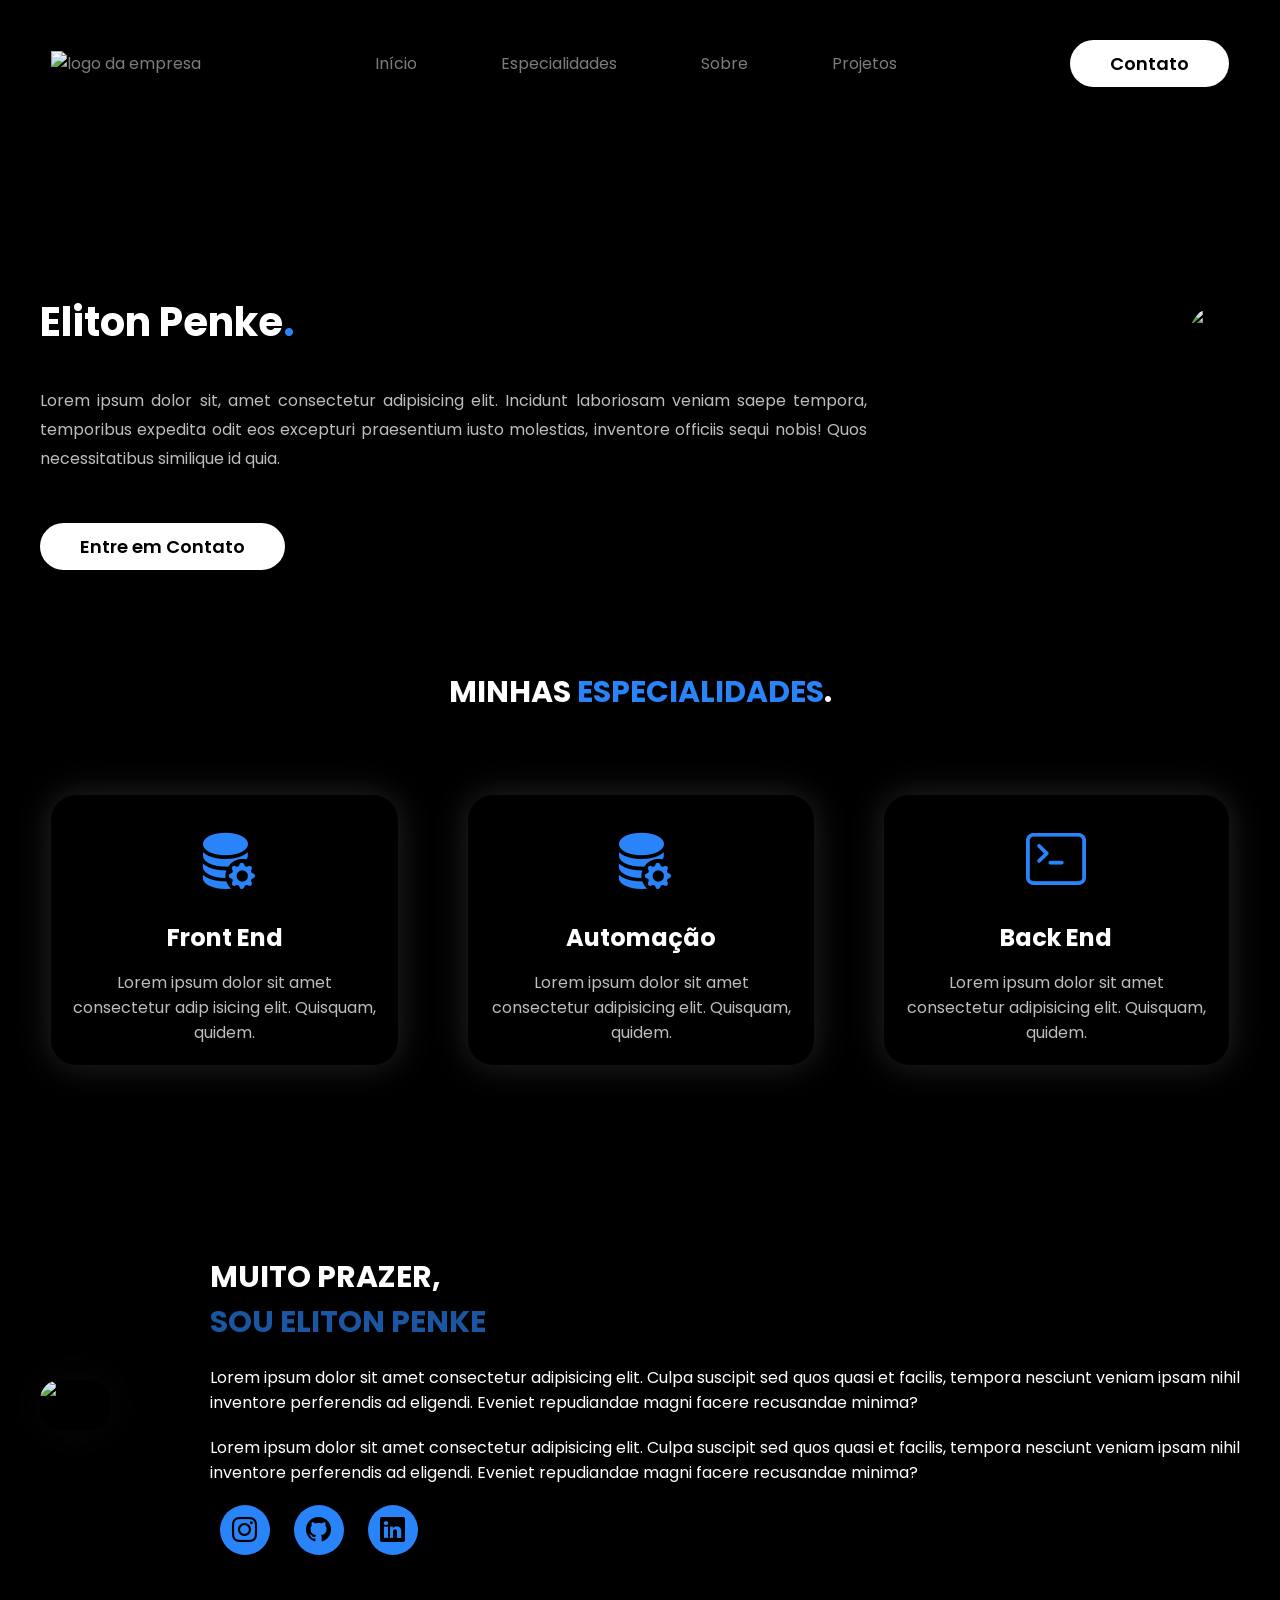
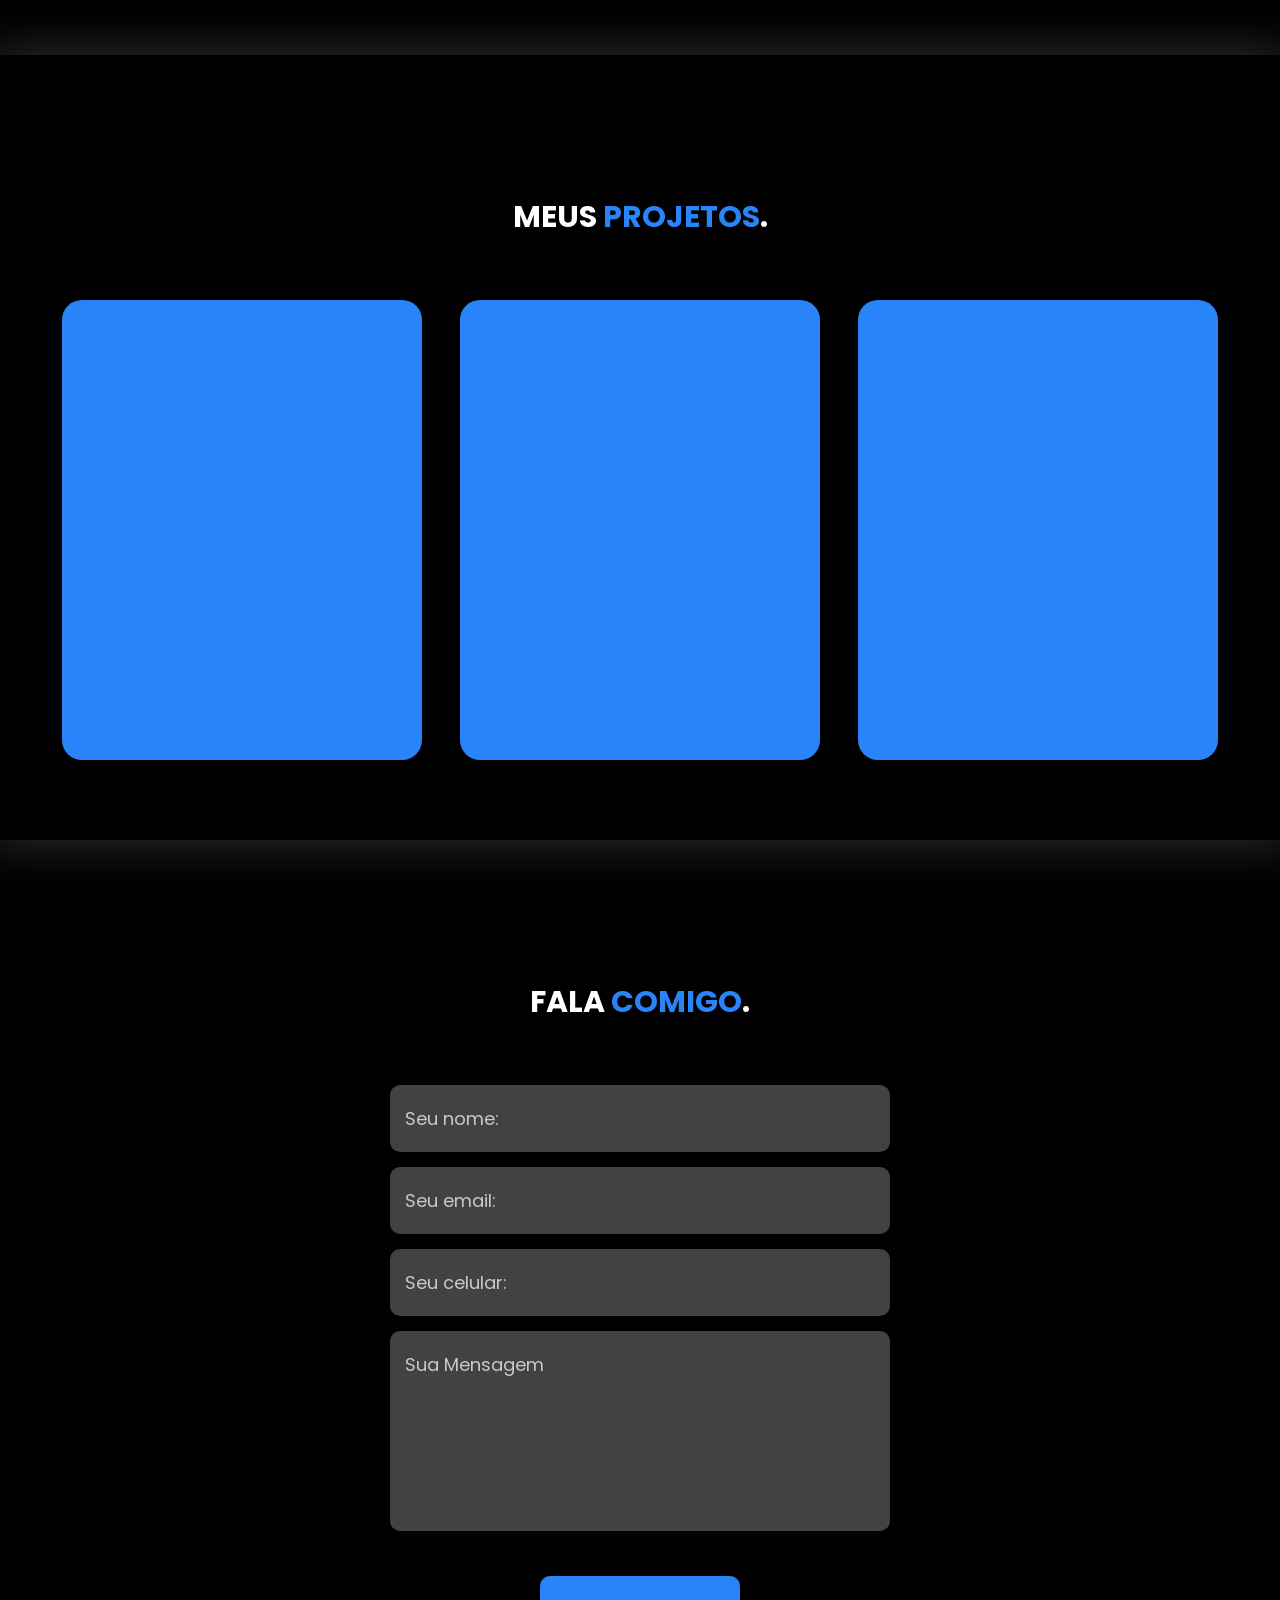
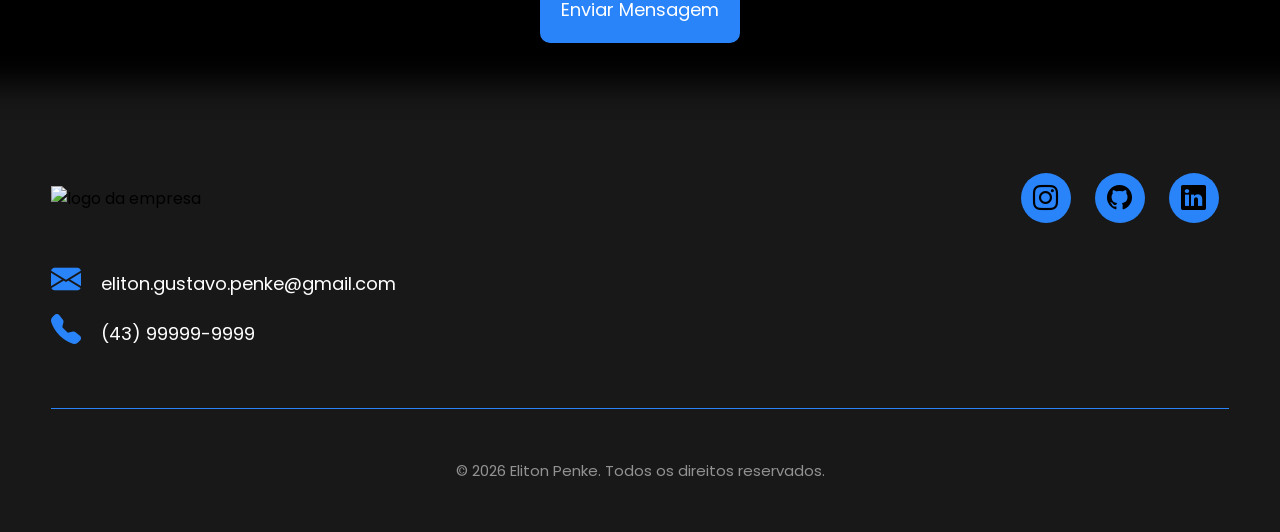
==== index.html @ b0f58f8c "Add files via upload" ====
<!DOCTYPE html>
<html lang="pt-br">
<head>
    <meta charset="UTF-8">
    <meta name="viewport" content="width=device-width, initial-scale=1.0">
    <title>Portifólio Eliton Penke</title>
    <link rel="stylesheet" href="style.css">
    <!-- GOOGLE FONTES -->
    <link rel="preconnect" href="https://fonts.googleapis.com">
    <link rel="preconnect" href="https://fonts.gstatic.com" crossorigin>
    <link href="https://fonts.googleapis.com/css2?family=Poppins:ital,wght@0,100;0,200;0,300;0,400;0,500;0,600;0,700;0,800;0,900;1,100;1,200;1,300;1,400;1,500;1,600;1,700;1,800;1,900&display=swap" rel="stylesheet">
     <!------------------>
     <!-- BOOSTRAP ICONS -->
    <link rel="stylesheet" href="https://cdn.jsdelivr.net/npm/bootstrap-icons@1.13.1/font/bootstrap-icons.min.css">
    <!--------------------->

</head>
<body>
    
    <header>
        <div class="interface">
            <div class="logo">
                <a href="#">
                    <img src="imagens/logo.png" alt="logo da empresa">
                </a>
            </div><!--logo-->

            <nav class="menu-desktop">
                <ul>
                    <li><a href="#inicio">Início</a></li>
                    <li><a href="#especialiades">Especialidades</a></li>
                    <li><a href="#sobre">Sobre</a></li>
                    <li><a href="#projetos">Projetos</a></li>
                </ul>
            </nav>

            <div class="btn_contato">
                <a href="#">
                    <button>Contato</button>
                </a>
            </div>
        </div> <!--interface-->
    </header>

    <main>
        <section class="topo-do-site">
            <div class="interface">
                <div class="flex">
                    <div class="txt-topo-site">
                        <h1>Eliton Penke<span>.</span></h1>
                        <p>Lorem ipsum dolor sit, amet consectetur adipisicing elit. Incidunt laboriosam veniam saepe tempora, temporibus expedita odit eos excepturi praesentium iusto molestias, inventore officiis sequi nobis! Quos necessitatibus similique id quia.</p>
                    
                        <div class="btn_contato">
                            <a href="#">
                                <button>Entre em Contato</button>
                            </a>
                        </div>
                    
                    </div> <!--txt-topo-site-->

                    <div class="img-topo-site">
                        <img class="imagem_do_topo"  src="imagens/imagem_topo.jpg" alt="foto de perfil">
                    </div> <!--img-topo-site-->

                </div> <!--flex-->
            </div> <!--interface-->
        </section> <!--topo-do-site-->
        
        <section class="especialidades">
            <div class="interface">
                <h2 class="titulo" >MINHAS <span>ESPECIALIDADES</span>.</h2>
                <div class="flex">
                    <div class="especialidades-box">
                        <i class="bi bi-database-fill-gear"></i>
                        <h3>Front <span>End</span></h3>
                        <p>Lorem ipsum dolor sit amet consectetur adip isicing elit. Quisquam, quidem.</p>
                    </div> <!--especialidades-box-->
                    
                    <div class="especialidades-box">
                        <i class="bi bi-database-fill-gear"></i>
                        <h3>Automação</h3>
                        <p>Lorem ipsum dolor sit amet consectetur adipisicing elit. Quisquam, quidem.</p>
                    </div> <!--especialidades-box-->
                    
                    <div class="especialidades-box">
                        <i class="bi bi-terminal"></i>
                        <h3>Back <span>End</span></h3>
                        <p>Lorem ipsum dolor sit amet consectetur adipisicing elit. Quisquam, quidem.</p>
                    </div> <!--especialidades-box-->
                </div> <!--flex-->
            </div> <!--interface-->
        </section> <!--especialidades-->

        <section class="sobre">
            <div class="interface">
                <div class="flex">
                    <div class="img-sobre">
                        <img src="/imagens/foto_de_perfil_inteira.png" alt="foto de perfil">
                    </div> <!--img-sobre-->

                    <div class="txt-sobre">
                        <h2>MUITO PRAZER, <span>SOU ELITON PENKE</span></h2>
                        <p>Lorem ipsum dolor sit amet consectetur adipisicing elit. Culpa suscipit sed quos quasi et facilis, tempora nesciunt veniam ipsam nihil inventore perferendis ad eligendi. Eveniet repudiandae magni facere recusandae minima?</p>
                        <p>Lorem ipsum dolor sit amet consectetur adipisicing elit. Culpa suscipit sed quos quasi et facilis, tempora nesciunt veniam ipsam nihil inventore perferendis ad eligendi. Eveniet repudiandae magni facere recusandae minima?</p>
                        <div class="btn-social">
                            <a href="https://www.instagram.com/eliton_penke/" target="_blank" rel="noopener noreferrer" ><button><i class="bi bi-instagram"></i></button></a>
                            <a href="https://github.com/ElitonPenke" target="_blank" rel="noopener noreferrer" ><button><i class="bi bi-github"></i></button></a>
                            <a href="https://www.linkedin.com/in/elitonpenke/" target="_blank" rel="noopener noreferrer" ><button><i class="bi bi-linkedin"></i></button></a>

                        </div>
                    </div> <!--txt-sobre-->

                </div> <!--flex-->
            </div> <!--interface-->
        </section> <!--sobre-->

        <section class="portfolio">
            <div class="interface">
                <h2 class="titulo">MEUS <span>PROJETOS</span>.</h2>
                <div class="flex">
                    <div class="img-port" style="background-image: url(/imagens/backung_site_portifolio.png);" >
                        <div class="overlay">Projeto 1</div>
                    </div> <!--img-port-->
                    <div class="img-port" style="background-image: url(/imagens/backund_site_portifolio_2.png);" >
                        <div class="overlay">Projeto 2</div>
                    </div>
                    <div class="img-port" style="background-image: url(/imagens/backung_site_portifolio.png);" >
                        <div class="overlay">Projeto 3</div>
                    </div>
                </div> <!--flex-->
            </div> <!--interface-->
        </section> <!--portfolio-->

        <section class="formulario">
            <div class="interface">
                <h2 class="titulo">FALA <span>COMIGO</span>.</h2>
                <!-- cria um formulario de contato com os campos: nome, email, celular e mensagem, porem para enviar o form,  fazer back end -->
                <form action="">
                    <!-- aqui é cetado oplace... o texto temporario que vai fiar na caixinha  -->
                    <input type="text" name="" id="" placeholder="Seu nome: " required> 
                    <input type="text" name="" id="" placeholder="Seu email: "required> 
                    <input type="text" name="" id="" placeholder="Seu celular: "required>
                    <textarea name="" id="" placeholder="Sua Mensagem" required></textarea> 
                    <div class="btn-enviar_forms">
                        <!-- tem que ser um input, n um buttun, pq é pra enviar o form -->
                        <input type="submit" value="Enviar Mensagem">
                    </div>
                </form>
            </div> <!--interface-->
        </section> <!--formulario-->
                
    </main>
    <footer>
        <div class="interface">
                <div class="line-footer">
                    <div class="flex">
                        <div class="logo-footer">
                            <img src="imagens/logo.png" alt="logo da empresa">
                        </div> <!--logo-footer-->
                        <div class="btn-social">
                            <a href="https://www.instagram.com/eliton_penke/" target="_blank" rel="noopener noreferrer" ><button><i class="bi bi-instagram"></i></button></a>
                            <a href="https://github.com/ElitonPenke" target="_blank" rel="noopener noreferrer" ><button><i class="bi bi-github"></i></button></a>
                            <a href="https://www.linkedin.com/in/elitonpenke/" target="_blank" rel="noopener noreferrer" ><button><i class="bi bi-linkedin"></i></button></a>
                        </div>  <!--btn-social-->
                    </div> <!--flex-->
                </div> <!--line-footer-->
            <div class="line-footer-cel-email">
                <p><i class="bi bi-envelope-fill"></i> <a href="mailto:eliton.gustavo.penke@gmail.com">eliton.gustavo.penke@gmail.com</a></p>
                <p><i class="bi bi-telephone-fill"></i> <a href="tel:+5543999999999">(43) 99999-9999</a></p>
            </div>
            <div class="direitos">
                <p>© 2026 Eliton Penke. Todos os direitos reservados.</p>
            </div>
        </div> <!--interface-->
    </footer>
</body>
</html>
---- style.css ----
/* ESTILO GERAL -------------------------------------------------------*/

*{
    margin: 0;
    padding: 0;
    box-sizing: border-box;
    font-family: "Poppins", sans-serif;

}

body{
    background-color: #000;
    height: 100vh; /*para que utilize 100% da altura do viewport*/
}
.interface{
    max-width: 1200px;
    margin: auto; 
}
.flex{
    display: flex;

}

.btn_contato button{
    padding: 10px 40px;
    font-size: 18px;
    font-weight: 600;
    background-color:#fff;
    border: 0;
    border-radius: 30px;
    cursor: pointer; /*efeito de passar por cima */
}


/* ESTILO HEADER ------------------------------------------------------ */
header{
    padding: 40px 4%; /* para n ficar colado quando diminuir a tela */
    padding-bottom: 220px;

}
header>.interface{ /*eu chamo a classe que vai estar diretamente dentro do header } */
    display: flex;
    align-items: center;  /*centralizar os elementos */
    justify-content: space-between; /*e aqui eles se distanciam igualmente no espaço */
}
header img{
    width: 40px;
}

header a{
    color: #7c7c7c;
    text-decoration: none; /*tira o sublinhado dos links */
    display: inline-block; /*para tranformar em block para propriedades especificas */
}

header a:hover{
    color: #fff; /*muda a cor quando passa o mouse por cima */
    transform: scale(1); /*efeito de zoom */
}
header nav ul {
    list-style-type: none; /*tira os marcadores da lista */
}

header nav ul li{
    display: inline-block; /*para que os itens fiquem na horizontal */
    padding: 0 40px;
}

.btn_contato button:hover{
    box-shadow: 0px 0px 8px rgba(255, 255, 255, 0.652);
}
.btn_contato button:active{
    transform: scale(1.05); /*efeito de clique */
}
/* ESTILO DO TOPO DO SITE ------------------------------------------------------- */
section.topo-do-site.flex{    /*estilização esclusiva dessa parte do .flex*/ 
    align-items: center;
    justify-content: center;
}
.topo-do-site h1{
    color: #fff;
    font-size: 40px;
    line-height: 30px;
}
.topo-do-site h1 span{
    color:#2984fa
}

.topo-do-site .txt-topo-site p{
    color: #bebcbc;
    margin: 50px 0;
    line-height: 1.8;
    text-align: justify; /*para justificar o texto, finais ficarem alinhado*/

}

.img-topo-site{
    margin-left: 20rem;  
}

.imagem_do_topo{
    max-width: 350px;
    height: 100%; /*usar todo o espaço abaixo dos 350 px*/
    height: auto;
    border-radius: 50%; /*para deixar a imagem redonda */
}

.topo-do-site .img-topo-site img {
    position: relative; /*para poder mexer na posição dela */
    animation: flutuando 2.5s ease-in-out infinite alternate; /*chamando a animação */

}

/* assim que chama uma animação do prorpio CSS, é necessário definir a animação com @keyframes */
@keyframes flutuando {
    0%{
        top:0;
    }
    100%{
        top:30px;
    }
}

/* ESTILO SESSÃO DE EPECIALIDADES ------------------------------------------------------- */


/* especificando quais h2 quero estilizar */
section.especialidades{
    padding: 40px 4%; /*para dar um espaçamento nas laterais */
}
section.especialidades .flex {
    gap:70px; /*para dar um espaçamento entre os elementos flex */
    padding: 20px 0;
}

h2.titulo{   
    color: #fff;
    font-size: 30px;
    text-align: center;
    padding: 60px 0;
}

h2.titulo span{
    color:#2984fa
}


.especialidades .especialidades-box{
    color: #fff;
    padding: 40px; /*parater um espaçamento em torno dos tres elementos*/
    text-align: center;
    padding: 20px;
    box-shadow: 0px 0px 35px #ffffff26;
    border-radius: 25px;
}

.especialidades .especialidades-box:hover{
    box-shadow: 0px 0px 8px rgba(41, 132, 250, 0.652);
    transform: scale(1.05); /*efeito de zoom */
    border: 2px solid #ffffff26;
    transition: 1s; /*para fazer a transição do efeito hover mais suave */

}

.especialidades .especialidades-box i{ /*para chamar os icones do link do boostrap*/
    color: #2984fa;
    font-size: 60px;
}

.especialidades .especialidades-box h3{
    margin: 20px 0;
    font-size: 24px;
    margin: 15px 0;
}

.especialidades .especialidades-box p{
    color: #bebcbc;
    
}
/* ESTILO DA SECÃO SOBRE MIM ------------------------------------------------------- */
.txt-sobre{
    color: #fff;
}
section.sobre .flex{
    align-items: center;
    gap: 100px;
    margin-top: 30px; /*espaçamento entre os elementos de titulo e texto*/
    padding: 100px 0;

}
section.sobre img{
    width: 20rem;
    border-radius: 20px;
    box-shadow: 0px 0px 40px rgba(255, 255, 255, 0.041);
}

.sobre .txt-sobre h2{
    font-size: 30px;
}

.sobre .txt-sobre h2 span{
    color:rgba(41, 132, 250, 0.652);
    display: block; /*para que o sapn quebre a inha e va para baixo*/
}

.sobre .txt-sobre p{
    margin: 20px 0;  /*espaçamento entre paragrafos*/
    text-align: justify; /*para justificar o texto, finais ficarem alinhado*/
}

.btn-social button{
    width: 50px;
    height: 50px;
    border-radius: 50%;
    border: none;
    background-color: #2984fa;
    font-size: 25px;
    cursor: pointer;
    margin: 0 10px;

}

.sobre .txt-sobre .btn-social button:hover{
    box-shadow: 0px 0px 8px rgba(41, 132, 250, 0.652);
    transform: scale(1.05); /*efeito de zoom */
    border: 2px solid #ffffff26;
    transition: 0.6s; /*para fazer a transição do efeito hover mais suave */
}

/* ESTILO SESSÃO PORTIFÓLIO ------------------------------------------------------- */
section.portfolio{
    padding: 80px 4%; /*para dar um espaçamento nas laterais */
    box-shadow: 0px 0px 40px 10px #ffffff25;
}

section.portfolio .flex{
    justify-content: space-around; /*para espaçar igualmente os elementos */
    gap: 15px;
}

.img-port{
    position: relative;
    width: 360px;
    height: 460px;
    background-color: #2984fa;
    border-radius: 20px;
    background-size: cover; /*para cobrir toda a area do box e ficar bonito*/
    background-position: 100% 0; /*para posicionar a imagem dentro do box */
    transition: 8s;
    cursor: pointer;
    }

    /* aqui faz esse hover com a propriedade backung position para dar um efeito legal na imagem de rolagem do mouse */
.img-port:hover{
    box-shadow: 0px 0px 8px rgba(41, 132, 250, 0.652);
    background-position: 100% 100%; /*para posicionar a imagem dentro do box */
    scale: 1.05; /*efeito de zoom */
}

.overlay{
    position: absolute;
    top: 0;
    left: 0;
    width: 100%;
    height: 100%;
    border-radius: 20px;
    display: flex;
    align-items: center; /*alinhar no centro em relação em cima e embaixo*/
    justify-content: center; /*alinhar no centro em relação a diretira e esquerda*/
    font-size: 30px;
    font-weight: bold;
    color: #ffffff;
    background-color: #00000098;
    opacity: 0;
}
.overlay:hover{
    opacity: 1;
    transition: 0.5s;
    border-radius: 20px;
}

/* ESTILO DA SECÃO FORMULÁRIO ------------------------------------------------------- */
section.formulario{
    padding: 80px 4%; /*para dar um espaçamento nas laterais */

}
form{
    max-width: 500px;
    margin: auto; /*centralizar*/
    display: flex; /*fica um do lado do outro*/
    justify-content: center;
    flex-direction: column; /*para ficar um embaixo do outro*/
    gap: 15px; /*espaçamento entre os elementos do form */
}
form input, form textarea {
    width: 100%;
    background-color: #4d4d4ddc;
    border: none; /*tira a borda do input que fica normalmente*/
    outline: none; /*tira a borda azul que aparece quando clica no input */
    padding: 20px 15px;
    border-radius: 10px;
    color: #fff;
    font-size: 18px;
}

/* estilizar o texto insivevel de dentro dos campos */
form textarea::placeholder{
    color: #ffffffb5;
}
form input::placeholder{
    color: #ffffffb5;
}

form textarea{
    resize: none; /*tira a opção de redimensionar a caixa de texto */
    height: 200px;
    max-height: 200px;
}
form .btn-enviar_forms{ 
    margin: auto;
    margin-top: 30px;
}

form .btn-enviar_forms input{
    background-color: #2984fa;
    cursor: pointer;
    width: 200px;
}

form .btn-enviar_forms input:hover{
    box-shadow: 0px 0px 8px rgba(41, 132, 250, 0.652);
    transform: scale(1.05); /*efeito de zoom */
    border: 2px solid #ffffff26;
    transition: 0.6s; /*para fazer a transição do efeito hover mais suave */
}

/* ESTILO DO RODAPÉ ------------------------------------------------------- */
footer{
    padding: 50px 4%;
    background-color: #181818;
    box-shadow: 0px 0px 30px 40px #181818;
}

footer .flex {
    justify-content: space-between;
    align-items: center;
}
footer img{
    width: 80px;
}
footer .line-footer-cel-email a {
    color: #fff;
    text-decoration: none; /*tira o sublinhado dos links */
}
footer .line-footer-cel-email a:hover{
    color: #2984fa; /*muda a cor quando passa o mouse por cima */
    transform: scale(1); /*efeito de passar por cima */
}

footer .line-footer-cel-email{
    padding: 30px 0;
    color: #fff;
}
footer .line-footer-cel-email p{
    margin: 5px 0;
    font-size: 18px;
}

footer .line-footer-cel-email i{
    color: #2984fa;
    font-size: 30px;
}

footer .line-footer-cel-email a{
    margin-left: 15px;
}

footer .direitos p{
    margin-top: 20px;
    color: #929292;
    font-size: 15px;
    border-top: #2984fa solid 1px;
    padding-top: 50px;
    text-align: center;
}
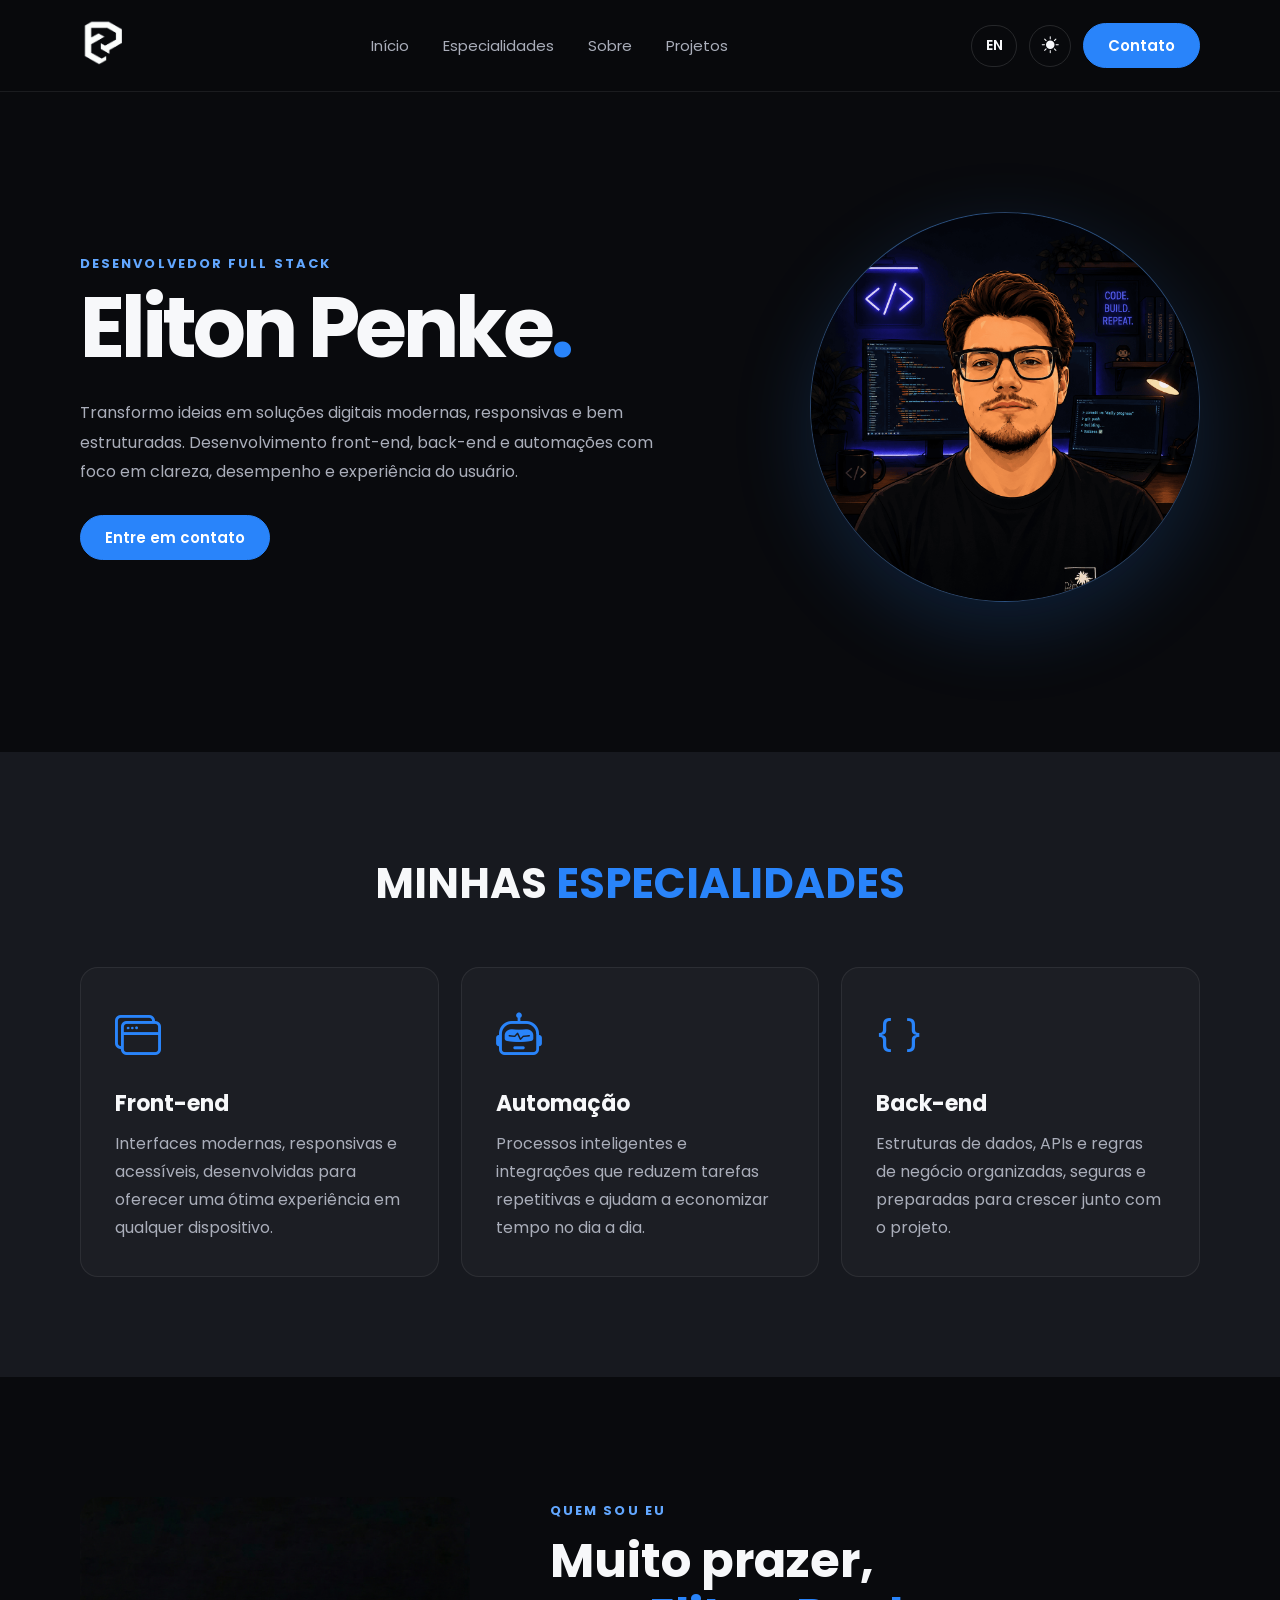
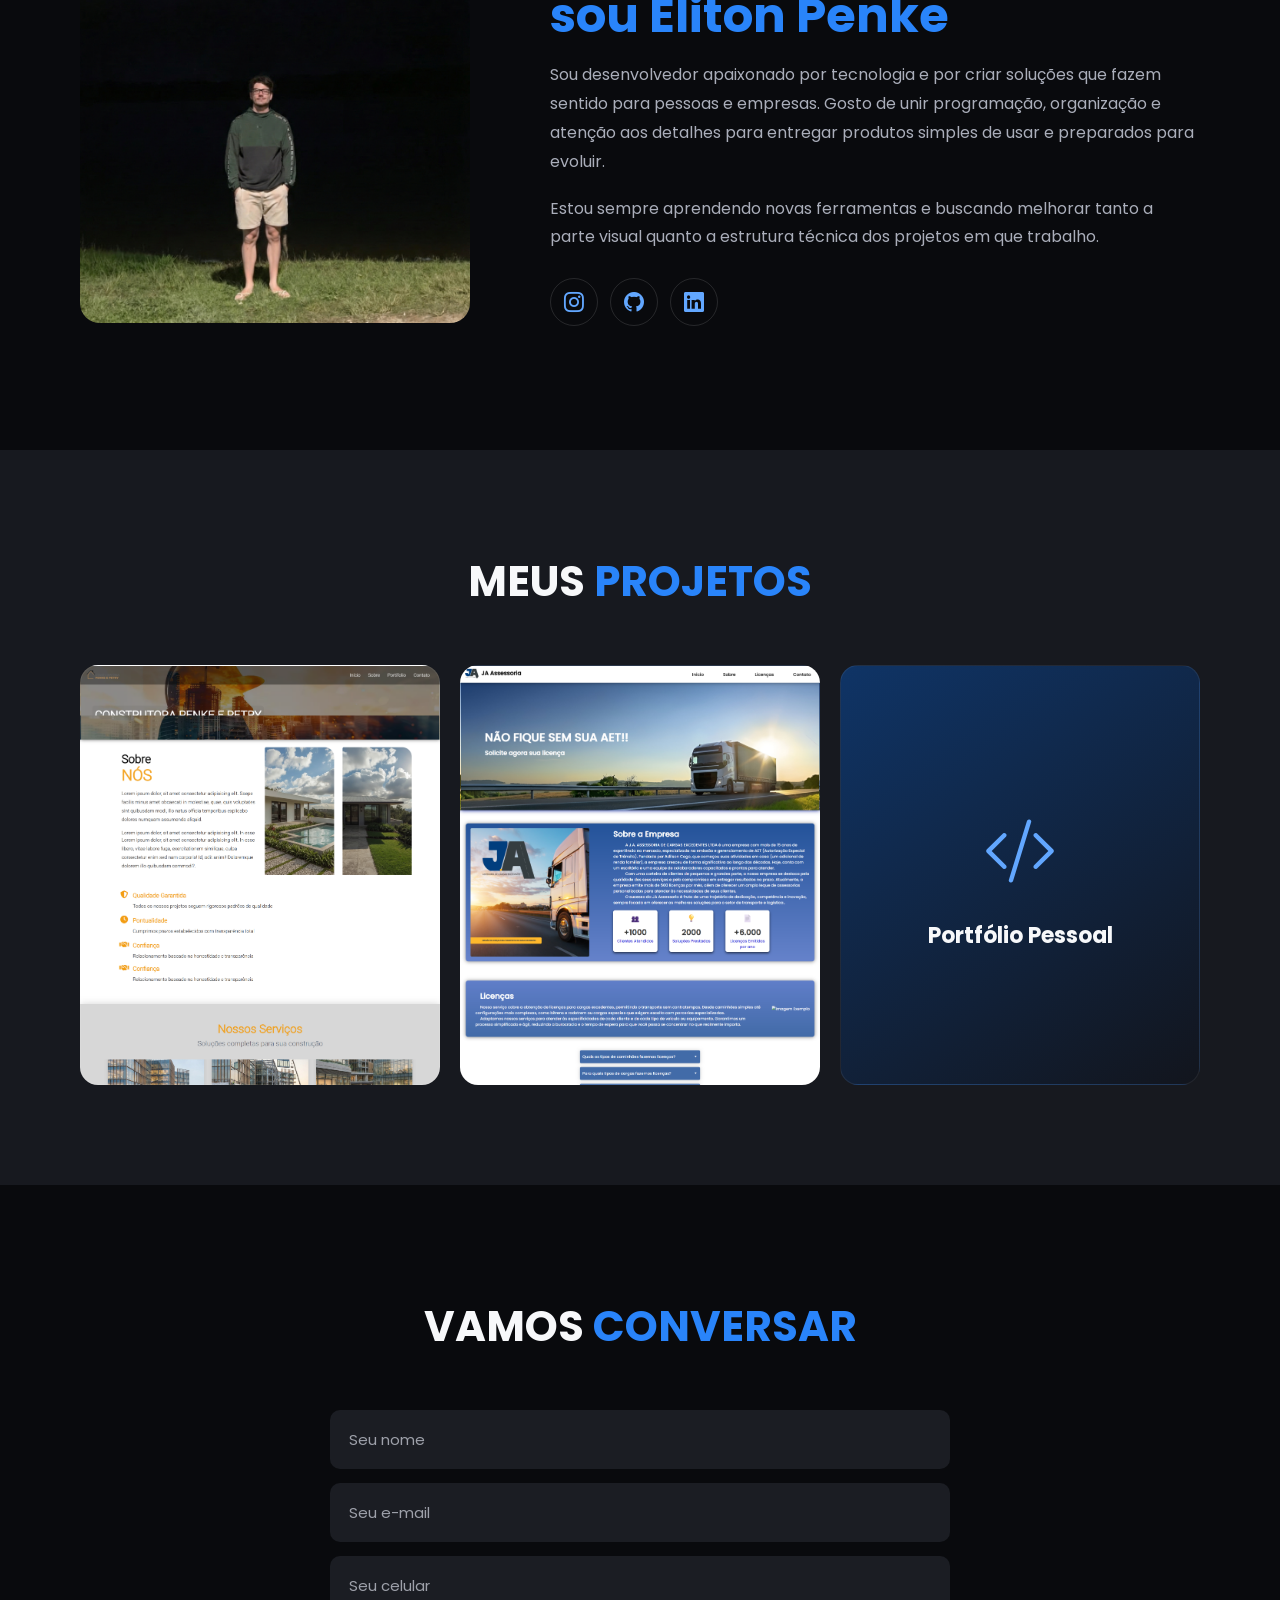
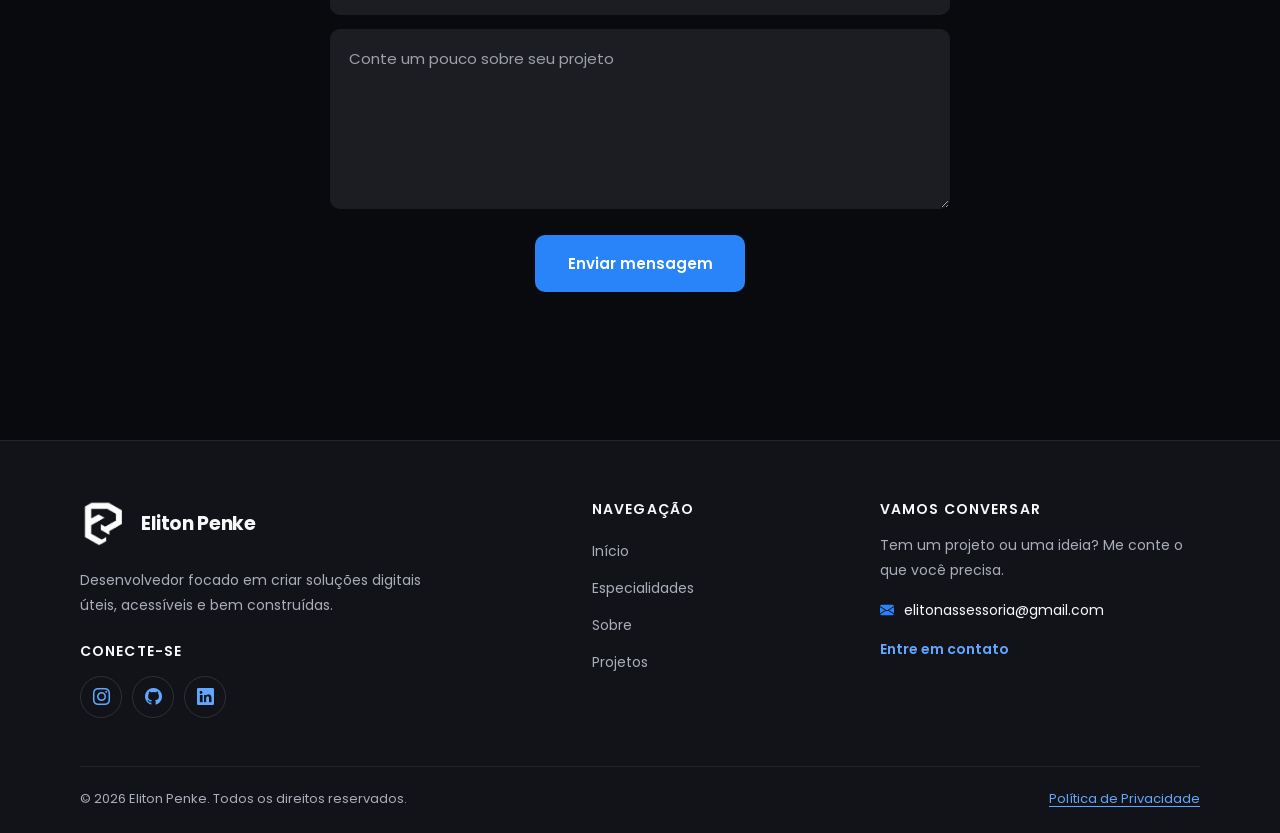
==== commit b316887f: "Refactor CSS styles to implement CSS variables for theming and improve overall design consistency; e" ====
--- a/index.html
+++ b/index.html
@@ -1,177 +1,187 @@
 <!DOCTYPE html>
-<html lang="pt-br">
+<html lang="pt-BR">
 <head>
     <meta charset="UTF-8">
     <meta name="viewport" content="width=device-width, initial-scale=1.0">
-    <title>Portifólio Eliton Penke</title>
-    <link rel="stylesheet" href="style.css">
-    <!-- GOOGLE FONTES -->
+    <meta name="description" content="Portfólio de Eliton Penke, desenvolvedor front-end e back-end." data-i18n-description="description">
+    <title>Eliton Penke | Desenvolvedor</title>
     <link rel="preconnect" href="https://fonts.googleapis.com">
     <link rel="preconnect" href="https://fonts.gstatic.com" crossorigin>
-    <link href="https://fonts.googleapis.com/css2?family=Poppins:ital,wght@0,100;0,200;0,300;0,400;0,500;0,600;0,700;0,800;0,900;1,100;1,200;1,300;1,400;1,500;1,600;1,700;1,800;1,900&display=swap" rel="stylesheet">
-     <!------------------>
-     <!-- BOOSTRAP ICONS -->
+    <link href="https://fonts.googleapis.com/css2?family=Poppins:wght@400;500;600;700;800&display=swap" rel="stylesheet">
     <link rel="stylesheet" href="https://cdn.jsdelivr.net/npm/bootstrap-icons@1.13.1/font/bootstrap-icons.min.css">
-    <!--------------------->
-
+    <link rel="stylesheet" href="style.css">
 </head>
 <body>
-    
-    <header>
-        <div class="interface">
-            <div class="logo">
-                <a href="#">
-                    <img src="imagens/logo.png" alt="logo da empresa">
-                </a>
-            </div><!--logo-->
+    <header class="header">
+        <div class="interface header__inner">
+            <a class="logo" href="#inicio" aria-label="Ir para o início">
+                <img src="assets/brand/ep-logo.png" alt="Logotipo EP">
+            </a>
 
-            <nav class="menu-desktop">
+            <nav class="menu-desktop" aria-label="Navegação principal" data-i18n-aria="navLabel">
                 <ul>
-                    <li><a href="#inicio">Início</a></li>
-                    <li><a href="#especialiades">Especialidades</a></li>
-                    <li><a href="#sobre">Sobre</a></li>
-                    <li><a href="#projetos">Projetos</a></li>
+                    <li><a href="#inicio" data-i18n="navHome">Início</a></li>
+                    <li><a href="#especialidades" data-i18n="navSkills">Especialidades</a></li>
+                    <li><a href="#sobre" data-i18n="navAbout">Sobre</a></li>
+                    <li><a href="#projetos" data-i18n="navProjects">Projetos</a></li>
                 </ul>
             </nav>
 
-            <div class="btn_contato">
-                <a href="#">
-                    <button>Contato</button>
-                </a>
+            <div class="header-actions">
+                <button class="language-toggle" id="language-toggle" type="button" aria-label="Mudar idioma para inglês">EN</button>
+                <button class="theme-toggle" id="theme-toggle" type="button" aria-label="Ativar tema claro" aria-pressed="false" title="Ativar tema claro">
+                    <i class="bi bi-sun-fill" aria-hidden="true"></i>
+                </button>
+                <a class="btn-contato" href="#contato" data-i18n="contact">Contato</a>
             </div>
-        </div> <!--interface-->
+        </div>
     </header>
 
     <main>
-        <section class="topo-do-site">
+        <section class="topo-do-site" id="inicio">
+            <div class="interface flex">
+                <div class="txt-topo-site">
+                    <p class="eyebrow" data-i18n="heroEyebrow">DESENVOLVEDOR FULL STACK</p>
+                    <h1>Eliton Penke<span>.</span></h1>
+                    <p data-i18n="heroDescription">Transformo ideias em soluções digitais modernas, responsivas e bem estruturadas. Desenvolvimento front-end, back-end e automações com foco em clareza, desempenho e experiência do usuário.</p>
+                    <a class="btn-contato" href="#contato" data-i18n="heroContact">Entre em contato</a>
+                </div>
+
+                <div class="img-topo-site">
+                    <img src="assets/images/eliton-avatar.png" alt="Retrato ilustrado de Eliton Penke" data-i18n-alt="heroImageAlt">
+                </div>
+            </div>
+        </section>
+
+        <section class="especialidades" id="especialidades">
             <div class="interface">
+                <h2 class="titulo"><span class="titulo-prefix" data-i18n="skillsPrefix">MINHAS</span> <span data-i18n="skillsTitle">ESPECIALIDADES</span></h2>
                 <div class="flex">
-                    <div class="txt-topo-site">
-                        <h1>Eliton Penke<span>.</span></h1>
-                        <p>Lorem ipsum dolor sit, amet consectetur adipisicing elit. Incidunt laboriosam veniam saepe tempora, temporibus expedita odit eos excepturi praesentium iusto molestias, inventore officiis sequi nobis! Quos necessitatibus similique id quia.</p>
-                    
-                        <div class="btn_contato">
-                            <a href="#">
-                                <button>Entre em Contato</button>
-                            </a>
-                        </div>
-                    
-                    </div> <!--txt-topo-site-->
+                    <article class="especialidades-box">
+                        <i class="bi bi-window-stack"></i>
+                        <h3>Front-end</h3>
+                        <p data-i18n="skillFrontend">Interfaces modernas, responsivas e acessíveis, desenvolvidas para oferecer uma ótima experiência em qualquer dispositivo.</p>
+                    </article>
 
-                    <div class="img-topo-site">
-                        <img class="imagem_do_topo"  src="imagens/imagem_topo.jpg" alt="foto de perfil">
-                    </div> <!--img-topo-site-->
+                    <article class="especialidades-box">
+                        <i class="bi bi-robot"></i>
+                        <h3 data-i18n="skillAutomationTitle">Automação</h3>
+                        <p data-i18n="skillAutomation">Processos inteligentes e integrações que reduzem tarefas repetitivas e ajudam a economizar tempo no dia a dia.</p>
+                    </article>
 
-                </div> <!--flex-->
-            </div> <!--interface-->
-        </section> <!--topo-do-site-->
-        
-        <section class="especialidades">
-            <div class="interface">
-                <h2 class="titulo" >MINHAS <span>ESPECIALIDADES</span>.</h2>
-                <div class="flex">
-                    <div class="especialidades-box">
-                        <i class="bi bi-database-fill-gear"></i>
-                        <h3>Front <span>End</span></h3>
-                        <p>Lorem ipsum dolor sit amet consectetur adip isicing elit. Quisquam, quidem.</p>
-                    </div> <!--especialidades-box-->
-                    
-                    <div class="especialidades-box">
-                        <i class="bi bi-database-fill-gear"></i>
-                        <h3>Automação</h3>
-                        <p>Lorem ipsum dolor sit amet consectetur adipisicing elit. Quisquam, quidem.</p>
-                    </div> <!--especialidades-box-->
-                    
-                    <div class="especialidades-box">
-                        <i class="bi bi-terminal"></i>
-                        <h3>Back <span>End</span></h3>
-                        <p>Lorem ipsum dolor sit amet consectetur adipisicing elit. Quisquam, quidem.</p>
-                    </div> <!--especialidades-box-->
-                </div> <!--flex-->
-            </div> <!--interface-->
-        </section> <!--especialidades-->
+                    <article class="especialidades-box">
+                        <i class="bi bi-braces"></i>
+                        <h3>Back-end</h3>
+                        <p data-i18n="skillBackend">Estruturas de dados, APIs e regras de negócio organizadas, seguras e preparadas para crescer junto com o projeto.</p>
+                    </article>
+                </div>
+            </div>
+        </section>
 
-        <section class="sobre">
+        <section class="sobre" id="sobre">
             <div class="interface">
                 <div class="flex">
                     <div class="img-sobre">
-                        <img src="/imagens/foto_de_perfil_inteira.png" alt="foto de perfil">
-                    </div> <!--img-sobre-->
+                        <img src="assets/images/eliton-perfil.png" alt="Eliton Penke" data-i18n-alt="aboutImageAlt">
+                    </div>
 
                     <div class="txt-sobre">
-                        <h2>MUITO PRAZER, <span>SOU ELITON PENKE</span></h2>
-                        <p>Lorem ipsum dolor sit amet consectetur adipisicing elit. Culpa suscipit sed quos quasi et facilis, tempora nesciunt veniam ipsam nihil inventore perferendis ad eligendi. Eveniet repudiandae magni facere recusandae minima?</p>
-                        <p>Lorem ipsum dolor sit amet consectetur adipisicing elit. Culpa suscipit sed quos quasi et facilis, tempora nesciunt veniam ipsam nihil inventore perferendis ad eligendi. Eveniet repudiandae magni facere recusandae minima?</p>
+                        <p class="eyebrow" data-i18n="aboutEyebrow">QUEM SOU EU</p>
+                        <h2><span class="titulo-prefix" data-i18n="aboutPrefix">Muito prazer,</span> <span data-i18n="aboutTitle">sou Eliton Penke</span></h2>
+                        <p data-i18n="aboutParagraphOne">Sou desenvolvedor apaixonado por tecnologia e por criar soluções que fazem sentido para pessoas e empresas. Gosto de unir programação, organização e atenção aos detalhes para entregar produtos simples de usar e preparados para evoluir.</p>
+                        <p data-i18n="aboutParagraphTwo">Estou sempre aprendendo novas ferramentas e buscando melhorar tanto a parte visual quanto a estrutura técnica dos projetos em que trabalho.</p>
                         <div class="btn-social">
-                            <a href="https://www.instagram.com/eliton_penke/" target="_blank" rel="noopener noreferrer" ><button><i class="bi bi-instagram"></i></button></a>
-                            <a href="https://github.com/ElitonPenke" target="_blank" rel="noopener noreferrer" ><button><i class="bi bi-github"></i></button></a>
-                            <a href="https://www.linkedin.com/in/elitonpenke/" target="_blank" rel="noopener noreferrer" ><button><i class="bi bi-linkedin"></i></button></a>
+                            <a href="https://www.instagram.com/eliton_penke/" target="_blank" rel="noopener noreferrer" aria-label="Instagram"><i class="bi bi-instagram"></i></a>
+                            <a href="https://github.com/ElitonPenke" target="_blank" rel="noopener noreferrer" aria-label="GitHub"><i class="bi bi-github"></i></a>
+                            <a href="https://www.linkedin.com/in/elitonpenke/" target="_blank" rel="noopener noreferrer" aria-label="LinkedIn"><i class="bi bi-linkedin"></i></a>
+                        </div>
+                    </div>
+                </div>
+            </div>
+        </section>
 
+        <section class="portfolio" id="projetos">
+            <div class="interface">
+                <h2 class="titulo"><span class="titulo-prefix" data-i18n="projectsPrefix">MEUS</span> <span data-i18n="projectsTitle">PROJETOS</span></h2>
+                <div class="flex">
+                    <article class="img-port" style="background-image: url('assets/projects/projeto-construtora.png');">
+                        <div class="overlay"><span data-i18n="projectBuilder">Site para Construtora</span></div>
+                    </article>
+                    <article class="img-port" style="background-image: url('assets/projects/projeto-transportadora.png');">
+                        <div class="overlay"><span data-i18n="projectTransport">Site para Transportadora</span></div>
+                    </article>
+                    <article class="img-port portfolio-card-code">
+                        <div class="card-code">
+                            <i class="bi bi-code-slash"></i>
+                            <span data-i18n="projectPortfolio">Portfólio Pessoal</span>
                         </div>
-                    </div> <!--txt-sobre-->
+                        <div class="overlay"><span data-i18n="projectPortfolioOverlay">Meu Portfólio</span></div>
+                    </article>
+                </div>
+            </div>
+        </section>
 
-                </div> <!--flex-->
-            </div> <!--interface-->
-        </section> <!--sobre-->
+        <section class="formulario" id="contato">
+            <div class="interface">
+                <h2 class="titulo"><span class="titulo-prefix" data-i18n="contactPrefix">VAMOS</span> <span data-i18n="contactTitle">CONVERSAR</span></h2>
+                <form id="form-contato">
+                    <input type="text" name="nome" placeholder="Seu nome" data-i18n-placeholder="namePlaceholder" autocomplete="name" required>
+                    <input type="email" name="email" placeholder="Seu e-mail" data-i18n-placeholder="emailPlaceholder" autocomplete="email" required>
+                    <input type="tel" name="celular" placeholder="Seu celular" data-i18n-placeholder="phonePlaceholder" autocomplete="tel">
+                    <textarea name="mensagem" placeholder="Conte um pouco sobre seu projeto" data-i18n-placeholder="messagePlaceholder" required></textarea>
+                    <div class="btn-enviar-forms">
+                        <input type="submit" value="Enviar mensagem" data-i18n-value="sendMessage">
+                    </div>
+                    <p class="form-status" id="form-status" role="status" aria-live="polite"></p>
+                </form>
+            </div>
+        </section>
+    </main>
 
-        <section class="portfolio">
-            <div class="interface">
-                <h2 class="titulo">MEUS <span>PROJETOS</span>.</h2>
-                <div class="flex">
-                    <div class="img-port" style="background-image: url(/imagens/backung_site_portifolio.png);" >
-                        <div class="overlay">Projeto 1</div>
-                    </div> <!--img-port-->
-                    <div class="img-port" style="background-image: url(/imagens/backund_site_portifolio_2.png);" >
-                        <div class="overlay">Projeto 2</div>
+    <footer class="site-footer">
+        <div class="interface">
+            <div class="footer-main">
+                <div class="footer-brand">
+                    <a class="logo-footer" href="#inicio" aria-label="Voltar ao início" data-i18n-aria="backToTop">
+                        <img src="assets/brand/ep-logo.png" alt="Logotipo EP">
+                        <span>Eliton Penke</span>
+                    </a>
+                    <p class="footer-tagline" data-i18n="footerTagline">Desenvolvedor focado em criar soluções digitais úteis, acessíveis e bem construídas.</p>
+                    <h2 class="footer-heading" data-i18n="footerSocialHeading">Conecte-se</h2>
+                    <div class="btn-social">
+                        <a href="https://www.instagram.com/eliton_penke/" target="_blank" rel="noopener noreferrer" aria-label="Instagram"><i class="bi bi-instagram"></i></a>
+                        <a href="https://github.com/ElitonPenke" target="_blank" rel="noopener noreferrer" aria-label="GitHub"><i class="bi bi-github"></i></a>
+                        <a href="https://www.linkedin.com/in/elitonpenke/" target="_blank" rel="noopener noreferrer" aria-label="LinkedIn"><i class="bi bi-linkedin"></i></a>
                     </div>
-                    <div class="img-port" style="background-image: url(/imagens/backung_site_portifolio.png);" >
-                        <div class="overlay">Projeto 3</div>
-                    </div>
-                </div> <!--flex-->
-            </div> <!--interface-->
-        </section> <!--portfolio-->
+                </div>
 
-        <section class="formulario">
-            <div class="interface">
-                <h2 class="titulo">FALA <span>COMIGO</span>.</h2>
-                <!-- cria um formulario de contato com os campos: nome, email, celular e mensagem, porem para enviar o form,  fazer back end -->
-                <form action="">
-                    <!-- aqui é cetado oplace... o texto temporario que vai fiar na caixinha  -->
-                    <input type="text" name="" id="" placeholder="Seu nome: " required> 
-                    <input type="text" name="" id="" placeholder="Seu email: "required> 
-                    <input type="text" name="" id="" placeholder="Seu celular: "required>
-                    <textarea name="" id="" placeholder="Sua Mensagem" required></textarea> 
-                    <div class="btn-enviar_forms">
-                        <!-- tem que ser um input, n um buttun, pq é pra enviar o form -->
-                        <input type="submit" value="Enviar Mensagem">
-                    </div>
-                </form>
-            </div> <!--interface-->
-        </section> <!--formulario-->
-                
-    </main>
-    <footer>
-        <div class="interface">
-                <div class="line-footer">
-                    <div class="flex">
-                        <div class="logo-footer">
-                            <img src="imagens/logo.png" alt="logo da empresa">
-                        </div> <!--logo-footer-->
-                        <div class="btn-social">
-                            <a href="https://www.instagram.com/eliton_penke/" target="_blank" rel="noopener noreferrer" ><button><i class="bi bi-instagram"></i></button></a>
-                            <a href="https://github.com/ElitonPenke" target="_blank" rel="noopener noreferrer" ><button><i class="bi bi-github"></i></button></a>
-                            <a href="https://www.linkedin.com/in/elitonpenke/" target="_blank" rel="noopener noreferrer" ><button><i class="bi bi-linkedin"></i></button></a>
-                        </div>  <!--btn-social-->
-                    </div> <!--flex-->
-                </div> <!--line-footer-->
-            <div class="line-footer-cel-email">
-                <p><i class="bi bi-envelope-fill"></i> <a href="mailto:eliton.gustavo.penke@gmail.com">eliton.gustavo.penke@gmail.com</a></p>
-                <p><i class="bi bi-telephone-fill"></i> <a href="tel:+5543999999999">(43) 99999-9999</a></p>
+                <nav class="footer-column" aria-label="Links do site" data-i18n-aria="footerNavLabel">
+                    <h2 class="footer-heading" data-i18n="footerNavHeading">Navegação</h2>
+                    <ul class="footer-nav-links">
+                        <li><a href="#inicio" data-i18n="navHome">Início</a></li>
+                        <li><a href="#especialidades" data-i18n="navSkills">Especialidades</a></li>
+                        <li><a href="#sobre" data-i18n="navAbout">Sobre</a></li>
+                        <li><a href="#projetos" data-i18n="navProjects">Projetos</a></li>
+                    </ul>
+                </nav>
+
+                <div class="footer-column footer-contact">
+                    <h2 class="footer-heading" data-i18n="footerContactHeading">Vamos conversar</h2>
+                    <p class="footer-contact-copy" data-i18n="footerContactCopy">Tem um projeto ou uma ideia? Me conte o que você precisa.</p>
+                    <a class="footer-email" href="mailto:elitonassessoria@gmail.com">
+                        <i class="bi bi-envelope-fill" aria-hidden="true"></i>
+                        <span>elitonassessoria@gmail.com</span>
+                    </a>
+                    <a class="footer-contact-link" href="#contato" data-i18n="footerEmailCta">Entre em contato</a>
+                </div>
             </div>
-            <div class="direitos">
-                <p>© 2026 Eliton Penke. Todos os direitos reservados.</p>
+
+            <div class="footer-bottom">
+                <p class="direitos" data-i18n="copyright">© 2026 Eliton Penke. Todos os direitos reservados.</p>
+                <a class="footer-privacy" href="privacidade.html" data-i18n="privacyLink">Política de Privacidade</a>
             </div>
-        </div> <!--interface-->
+        </div>
     </footer>
+    <script src="script.js"></script>
 </body>
-</html>+</html>
--- a/style.css
+++ b/style.css
@@ -1,385 +1,831 @@
-/* ESTILO GERAL -------------------------------------------------------*/
-
-*{
+:root {
+    --azul: #2984fa;
+    --azul-claro: #62a7ff;
+    --preto: #090a0d;
+    --cinza: #17191f;
+    --texto: #f7f8fa;
+    --texto-suave: #aaaeba;
+    --header-bg: rgba(9, 10, 13, 0.88);
+    --surface: #111318;
+    --surface-border: rgba(255, 255, 255, 0.08);
+    --card-bg: rgba(255, 255, 255, 0.025);
+    --card-border: rgba(255, 255, 255, 0.07);
+    --input-bg: #1b1d23;
+    --placeholder: #9ea1aa;
+    --subtle-border: rgba(255, 255, 255, 0.12);
+    --hero-glow: radial-gradient(circle at 50% 40%, #1b66bd, #0b0d12 68%);
+    --code-card-bg: linear-gradient(145deg, #0f3466, #12151d);
+    --shadow: rgba(0, 0, 0, 0.25);
+    --status-error: #ff8e8e;
+    --status-success: #74d69b;
+}
+
+:root[data-theme="light"] {
+    --azul: #2269c6;
+    --azul-claro: #2d6fc4;
+    --preto: #f7f8fb;
+    --cinza: #edf0f5;
+    --texto: #1d2430;
+    --texto-suave: #586273;
+    --header-bg: rgba(247, 248, 251, 0.9);
+    --surface: #e4e8ef;
+    --surface-border: rgba(20, 35, 55, 0.12);
+    --card-bg: rgba(255, 255, 255, 0.72);
+    --card-border: rgba(20, 35, 55, 0.12);
+    --input-bg: #fff;
+    --placeholder: #737d8d;
+    --subtle-border: rgba(20, 35, 55, 0.18);
+    --hero-glow: radial-gradient(circle at 50% 40%, #dceaff, #f7f8fb 68%);
+    --code-card-bg: linear-gradient(145deg, #dceaff, #c8d8ee);
+    --shadow: rgba(20, 35, 55, 0.12);
+    --status-error: #b42318;
+    --status-success: #187443;
+}
+
+* {
     margin: 0;
     padding: 0;
     box-sizing: border-box;
+}
+
+html {
+    scroll-behavior: smooth;
+}
+
+body {
+    min-height: 100vh;
+    background: var(--preto);
+    color: var(--texto);
     font-family: "Poppins", sans-serif;
-
-}
-
-body{
-    background-color: #000;
-    height: 100vh; /*para que utilize 100% da altura do viewport*/
-}
-.interface{
-    max-width: 1200px;
-    margin: auto; 
-}
-.flex{
+    transition: background-color 0.25s, color 0.25s;
+}
+
+.interface {
+    width: min(1120px, calc(100% - 48px));
+    margin-inline: auto;
+}
+
+.flex {
     display: flex;
-
-}
-
-.btn_contato button{
-    padding: 10px 40px;
-    font-size: 18px;
-    font-weight: 600;
-    background-color:#fff;
-    border: 0;
-    border-radius: 30px;
-    cursor: pointer; /*efeito de passar por cima */
-}
-
-
-/* ESTILO HEADER ------------------------------------------------------ */
-header{
-    padding: 40px 4%; /* para n ficar colado quando diminuir a tela */
-    padding-bottom: 220px;
-
-}
-header>.interface{ /*eu chamo a classe que vai estar diretamente dentro do header } */
+}
+
+a {
+    color: inherit;
+    text-decoration: none;
+}
+
+section {
+    scroll-margin-top: 100px;
+}
+
+.header {
+    position: sticky;
+    top: 0;
+    z-index: 20;
+    padding: 18px 0;
+    background: var(--header-bg);
+    border-bottom: 1px solid var(--surface-border);
+    backdrop-filter: blur(14px);
+}
+
+.header__inner {
     display: flex;
-    align-items: center;  /*centralizar os elementos */
-    justify-content: space-between; /*e aqui eles se distanciam igualmente no espaço */
-}
-header img{
-    width: 40px;
-}
-
-header a{
-    color: #7c7c7c;
-    text-decoration: none; /*tira o sublinhado dos links */
-    display: inline-block; /*para tranformar em block para propriedades especificas */
-}
-
-header a:hover{
-    color: #fff; /*muda a cor quando passa o mouse por cima */
-    transform: scale(1); /*efeito de zoom */
-}
-header nav ul {
-    list-style-type: none; /*tira os marcadores da lista */
-}
-
-header nav ul li{
-    display: inline-block; /*para que os itens fiquem na horizontal */
-    padding: 0 40px;
-}
-
-.btn_contato button:hover{
-    box-shadow: 0px 0px 8px rgba(255, 255, 255, 0.652);
-}
-.btn_contato button:active{
-    transform: scale(1.05); /*efeito de clique */
-}
-/* ESTILO DO TOPO DO SITE ------------------------------------------------------- */
-section.topo-do-site.flex{    /*estilização esclusiva dessa parte do .flex*/ 
+    align-items: center;
+    justify-content: space-between;
+}
+
+.header-actions {
+    display: flex;
+    align-items: center;
+    gap: 12px;
+}
+
+.language-toggle {
+    min-width: 46px;
+    min-height: 42px;
+    padding: 8px 12px;
+    border: 1px solid var(--subtle-border);
+    border-radius: 999px;
+    background: transparent;
+    color: var(--texto);
+    font: 600 14px "Poppins", sans-serif;
+    cursor: pointer;
+    transition: 0.2s;
+}
+
+.language-toggle:hover {
+    border-color: var(--azul);
+    color: var(--azul-claro);
+}
+
+.theme-toggle {
+    display: grid;
+    width: 42px;
+    height: 42px;
+    place-items: center;
+    border: 1px solid var(--subtle-border);
+    border-radius: 50%;
+    background: transparent;
+    color: var(--texto);
+    font-size: 17px;
+    cursor: pointer;
+    transition: 0.2s;
+}
+
+.theme-toggle:hover {
+    border-color: var(--azul);
+    color: var(--azul-claro);
+}
+
+:root[data-theme="light"] .logo img,
+:root[data-theme="light"] .logo-footer img {
+    filter: brightness(0);
+}
+
+.logo img,
+.logo-footer img {
+    width: 48px;
+    height: 48px;
+    object-fit: contain;
+}
+
+.menu-desktop ul {
+    display: flex;
+    gap: 34px;
+    list-style: none;
+}
+
+.menu-desktop a {
+    color: var(--texto-suave);
+    font-size: 15px;
+    transition: color 0.2s;
+}
+
+.menu-desktop a:hover {
+    color: var(--texto);
+}
+
+.btn-contato {
+    display: inline-flex;
     align-items: center;
     justify-content: center;
-}
-.topo-do-site h1{
+    min-height: 44px;
+    padding: 10px 24px;
+    border: 1px solid var(--azul);
+    border-radius: 999px;
+    background: var(--azul);
     color: #fff;
-    font-size: 40px;
-    line-height: 30px;
-}
-.topo-do-site h1 span{
-    color:#2984fa
-}
-
-.topo-do-site .txt-topo-site p{
-    color: #bebcbc;
-    margin: 50px 0;
-    line-height: 1.8;
-    text-align: justify; /*para justificar o texto, finais ficarem alinhado*/
-
-}
-
-.img-topo-site{
-    margin-left: 20rem;  
-}
-
-.imagem_do_topo{
-    max-width: 350px;
-    height: 100%; /*usar todo o espaço abaixo dos 350 px*/
-    height: auto;
-    border-radius: 50%; /*para deixar a imagem redonda */
-}
-
-.topo-do-site .img-topo-site img {
-    position: relative; /*para poder mexer na posição dela */
-    animation: flutuando 2.5s ease-in-out infinite alternate; /*chamando a animação */
-
-}
-
-/* assim que chama uma animação do prorpio CSS, é necessário definir a animação com @keyframes */
-@keyframes flutuando {
-    0%{
-        top:0;
-    }
-    100%{
-        top:30px;
-    }
-}
-
-/* ESTILO SESSÃO DE EPECIALIDADES ------------------------------------------------------- */
-
-
-/* especificando quais h2 quero estilizar */
-section.especialidades{
-    padding: 40px 4%; /*para dar um espaçamento nas laterais */
-}
-section.especialidades .flex {
-    gap:70px; /*para dar um espaçamento entre os elementos flex */
-    padding: 20px 0;
-}
-
-h2.titulo{   
-    color: #fff;
-    font-size: 30px;
-    text-align: center;
-    padding: 60px 0;
-}
-
-h2.titulo span{
-    color:#2984fa
-}
-
-
-.especialidades .especialidades-box{
-    color: #fff;
-    padding: 40px; /*parater um espaçamento em torno dos tres elementos*/
-    text-align: center;
-    padding: 20px;
-    box-shadow: 0px 0px 35px #ffffff26;
-    border-radius: 25px;
-}
-
-.especialidades .especialidades-box:hover{
-    box-shadow: 0px 0px 8px rgba(41, 132, 250, 0.652);
-    transform: scale(1.05); /*efeito de zoom */
-    border: 2px solid #ffffff26;
-    transition: 1s; /*para fazer a transição do efeito hover mais suave */
-
-}
-
-.especialidades .especialidades-box i{ /*para chamar os icones do link do boostrap*/
-    color: #2984fa;
-    font-size: 60px;
-}
-
-.especialidades .especialidades-box h3{
-    margin: 20px 0;
-    font-size: 24px;
-    margin: 15px 0;
-}
-
-.especialidades .especialidades-box p{
-    color: #bebcbc;
-    
-}
-/* ESTILO DA SECÃO SOBRE MIM ------------------------------------------------------- */
-.txt-sobre{
-    color: #fff;
-}
-section.sobre .flex{
+    font-size: 15px;
+    font-weight: 600;
+    transition: 0.25s;
+}
+
+.btn-contato:hover {
+    background: transparent;
+    box-shadow: 0 0 24px rgba(41, 132, 250, 0.25);
+}
+
+.topo-do-site {
+    min-height: 660px;
+    display: grid;
     align-items: center;
-    gap: 100px;
-    margin-top: 30px; /*espaçamento entre os elementos de titulo e texto*/
-    padding: 100px 0;
-
-}
-section.sobre img{
-    width: 20rem;
-    border-radius: 20px;
-    box-shadow: 0px 0px 40px rgba(255, 255, 255, 0.041);
-}
-
-.sobre .txt-sobre h2{
-    font-size: 30px;
-}
-
-.sobre .txt-sobre h2 span{
-    color:rgba(41, 132, 250, 0.652);
-    display: block; /*para que o sapn quebre a inha e va para baixo*/
-}
-
-.sobre .txt-sobre p{
-    margin: 20px 0;  /*espaçamento entre paragrafos*/
-    text-align: justify; /*para justificar o texto, finais ficarem alinhado*/
-}
-
-.btn-social button{
-    width: 50px;
-    height: 50px;
+    padding: 70px 0 100px;
+}
+
+.topo-do-site .flex {
+    align-items: center;
+    justify-content: space-between;
+    gap: 60px;
+}
+
+.txt-topo-site {
+    max-width: 620px;
+}
+
+.eyebrow {
+    margin-bottom: 12px;
+    color: var(--azul-claro);
+    font-size: 13px;
+    font-weight: 700;
+    letter-spacing: 0.16em;
+}
+
+.topo-do-site h1 {
+    font-size: clamp(48px, 7vw, 84px);
+    line-height: 1;
+    letter-spacing: -0.05em;
+}
+
+.topo-do-site h1 span {
+    color: var(--azul);
+}
+
+.txt-topo-site > p:not(.eyebrow) {
+    margin: 28px 0;
+    max-width: 590px;
+    color: var(--texto-suave);
+    line-height: 1.85;
+}
+
+.img-topo-site {
+    flex: 0 0 390px;
+    height: 390px;
+    overflow: hidden;
+    border: 1px solid rgba(98, 167, 255, 0.35);
     border-radius: 50%;
-    border: none;
-    background-color: #2984fa;
-    font-size: 25px;
-    cursor: pointer;
-    margin: 0 10px;
-
-}
-
-.sobre .txt-sobre .btn-social button:hover{
-    box-shadow: 0px 0px 8px rgba(41, 132, 250, 0.652);
-    transform: scale(1.05); /*efeito de zoom */
-    border: 2px solid #ffffff26;
-    transition: 0.6s; /*para fazer a transição do efeito hover mais suave */
-}
-
-/* ESTILO SESSÃO PORTIFÓLIO ------------------------------------------------------- */
-section.portfolio{
-    padding: 80px 4%; /*para dar um espaçamento nas laterais */
-    box-shadow: 0px 0px 40px 10px #ffffff25;
-}
-
-section.portfolio .flex{
-    justify-content: space-around; /*para espaçar igualmente os elementos */
-    gap: 15px;
-}
-
-.img-port{
-    position: relative;
-    width: 360px;
-    height: 460px;
-    background-color: #2984fa;
-    border-radius: 20px;
-    background-size: cover; /*para cobrir toda a area do box e ficar bonito*/
-    background-position: 100% 0; /*para posicionar a imagem dentro do box */
-    transition: 8s;
-    cursor: pointer;
-    }
-
-    /* aqui faz esse hover com a propriedade backung position para dar um efeito legal na imagem de rolagem do mouse */
-.img-port:hover{
-    box-shadow: 0px 0px 8px rgba(41, 132, 250, 0.652);
-    background-position: 100% 100%; /*para posicionar a imagem dentro do box */
-    scale: 1.05; /*efeito de zoom */
-}
-
-.overlay{
-    position: absolute;
-    top: 0;
-    left: 0;
+    background: var(--hero-glow);
+    box-shadow: 0 25px 80px rgba(41, 132, 250, 0.18);
+}
+
+.img-topo-site img {
     width: 100%;
     height: 100%;
+    object-fit: cover;
+}
+
+.titulo {
+    margin-bottom: 52px;
+    text-align: center;
+    font-size: clamp(28px, 4vw, 42px);
+}
+
+.titulo span {
+    color: var(--azul);
+}
+
+.titulo .titulo-prefix,
+.txt-sobre h2 .titulo-prefix {
+    color: var(--texto);
+}
+
+.especialidades {
+    padding: 100px 0;
+    background: var(--cinza);
+}
+
+.especialidades .flex {
+    gap: 22px;
+}
+
+.especialidades-box {
+    flex: 1;
+    min-height: 260px;
+    padding: 34px;
+    border: 1px solid var(--card-border);
+    border-radius: 18px;
+    background: var(--card-bg);
+    transition: 0.25s;
+}
+
+.especialidades-box:hover {
+    transform: translateY(-8px);
+    border-color: rgba(41, 132, 250, 0.55);
+    box-shadow: 0 20px 45px var(--shadow);
+}
+
+.especialidades-box i {
+    color: var(--azul);
+    font-size: 46px;
+}
+
+.especialidades-box h3 {
+    margin: 16px 0 10px;
+    font-size: 22px;
+}
+
+.especialidades-box p {
+    color: var(--texto-suave);
+    line-height: 1.75;
+}
+
+.sobre {
+    padding: 120px 0;
+}
+
+.sobre .flex {
+    align-items: center;
+    gap: 80px;
+}
+
+.img-sobre {
+    flex: 0 0 390px;
+}
+
+.img-sobre img {
+    width: 100%;
+    max-height: 520px;
+    object-fit: cover;
+    object-position: center 30%;
     border-radius: 20px;
+}
+
+.txt-sobre h2 {
+    font-size: clamp(32px, 4vw, 48px);
+    line-height: 1.15;
+}
+
+.txt-sobre h2 span {
+    display: block;
+    color: var(--azul);
+}
+
+.txt-sobre > p:not(.eyebrow) {
+    margin-top: 18px;
+    color: var(--texto-suave);
+    line-height: 1.8;
+}
+
+.btn-social {
     display: flex;
-    align-items: center; /*alinhar no centro em relação em cima e embaixo*/
-    justify-content: center; /*alinhar no centro em relação a diretira e esquerda*/
-    font-size: 30px;
-    font-weight: bold;
-    color: #ffffff;
-    background-color: #00000098;
+    gap: 12px;
+    margin-top: 26px;
+}
+
+.btn-social a {
+    display: grid;
+    width: 48px;
+    height: 48px;
+    place-items: center;
+    border: 1px solid var(--subtle-border);
+    border-radius: 50%;
+    color: var(--azul-claro);
+    font-size: 20px;
+    transition: 0.2s;
+}
+
+.btn-social a:hover {
+    border-color: var(--azul);
+    background: var(--azul);
+    color: #fff;
+    transform: translateY(-3px);
+}
+
+.portfolio {
+    padding: 100px 0;
+    background: var(--cinza);
+}
+
+.portfolio .flex {
+    gap: 20px;
+}
+
+.img-port {
+    position: relative;
+    flex: 1;
+    height: 420px;
+    overflow: hidden;
+    border: 1px solid var(--card-border);
+    border-radius: 18px;
+    background-size: cover;
+    background-position: top center;
+}
+
+.portfolio-card-code {
+    background: var(--code-card-bg);
+}
+
+.card-code {
+    height: 100%;
+    display: grid;
+    place-content: center;
+    gap: 12px;
+    text-align: center;
+}
+
+.card-code i {
+    color: var(--azul-claro);
+    font-size: 72px;
+}
+
+.card-code span {
+    font-size: 22px;
+    font-weight: 700;
+}
+
+.overlay {
+    position: absolute;
+    inset: 0;
+    display: grid;
+    place-items: center;
+    padding: 24px;
+    background: rgba(4, 9, 16, 0.82);
     opacity: 0;
-}
-.overlay:hover{
+    transition: 0.3s;
+}
+
+.overlay span {
+    text-align: center;
+    font-size: 24px;
+    font-weight: 700;
+}
+
+.img-port:hover .overlay {
     opacity: 1;
-    transition: 0.5s;
-    border-radius: 20px;
-}
-
-/* ESTILO DA SECÃO FORMULÁRIO ------------------------------------------------------- */
-section.formulario{
-    padding: 80px 4%; /*para dar um espaçamento nas laterais */
-
-}
-form{
-    max-width: 500px;
-    margin: auto; /*centralizar*/
-    display: flex; /*fica um do lado do outro*/
-    justify-content: center;
-    flex-direction: column; /*para ficar um embaixo do outro*/
-    gap: 15px; /*espaçamento entre os elementos do form */
-}
-form input, form textarea {
+}
+
+.formulario {
+    padding: 110px 0;
+}
+
+form {
+    width: min(620px, 100%);
+    margin-inline: auto;
+    display: flex;
+    flex-direction: column;
+    gap: 14px;
+}
+
+form input,
+form textarea {
     width: 100%;
-    background-color: #4d4d4ddc;
-    border: none; /*tira a borda do input que fica normalmente*/
-    outline: none; /*tira a borda azul que aparece quando clica no input */
-    padding: 20px 15px;
+    padding: 17px 18px;
+    border: 1px solid transparent;
     border-radius: 10px;
+    outline: none;
+    background: var(--input-bg);
+    color: var(--texto);
+    font: 15px "Poppins", sans-serif;
+}
+
+form input:focus,
+form textarea:focus {
+    border-color: var(--azul);
+}
+
+form textarea {
+    height: 180px;
+    resize: vertical;
+}
+
+form input::placeholder,
+form textarea::placeholder {
+    color: var(--placeholder);
+}
+
+.btn-enviar-forms {
+    margin-top: 12px;
+    text-align: center;
+}
+
+.btn-enviar-forms input {
+    width: auto;
+    min-width: 210px;
+    border: 0;
+    background: var(--azul);
     color: #fff;
-    font-size: 18px;
-}
-
-/* estilizar o texto insivevel de dentro dos campos */
-form textarea::placeholder{
-    color: #ffffffb5;
-}
-form input::placeholder{
-    color: #ffffffb5;
-}
-
-form textarea{
-    resize: none; /*tira a opção de redimensionar a caixa de texto */
-    height: 200px;
-    max-height: 200px;
-}
-form .btn-enviar_forms{ 
-    margin: auto;
-    margin-top: 30px;
-}
-
-form .btn-enviar_forms input{
-    background-color: #2984fa;
     cursor: pointer;
-    width: 200px;
-}
-
-form .btn-enviar_forms input:hover{
-    box-shadow: 0px 0px 8px rgba(41, 132, 250, 0.652);
-    transform: scale(1.05); /*efeito de zoom */
-    border: 2px solid #ffffff26;
-    transition: 0.6s; /*para fazer a transição do efeito hover mais suave */
-}
-
-/* ESTILO DO RODAPÉ ------------------------------------------------------- */
-footer{
-    padding: 50px 4%;
-    background-color: #181818;
-    box-shadow: 0px 0px 30px 40px #181818;
-}
-
-footer .flex {
+    font-weight: 600;
+}
+
+.btn-enviar-forms input:hover {
+    filter: brightness(1.12);
+}
+
+.form-status {
+    min-height: 24px;
+    color: var(--texto-suave);
+    text-align: center;
+    line-height: 1.5;
+}
+
+.form-status.erro {
+    color: var(--status-error);
+}
+
+.form-status.sucesso {
+    color: var(--status-success);
+}
+
+.form-privacy-note {
+    color: var(--texto-suave);
+    text-align: center;
+    font-size: 13px;
+    line-height: 1.6;
+}
+
+.form-privacy-note a,
+.footer-privacy,
+.privacy-section a {
+    color: var(--azul-claro);
+    text-decoration: underline;
+    text-underline-offset: 3px;
+}
+
+footer {
+    padding: 58px 0 24px;
+    background: var(--surface);
+    border-top: 1px solid var(--surface-border);
+}
+
+.footer-main {
+    display: grid;
+    grid-template-columns: minmax(0, 1.4fr) minmax(140px, 0.7fr) minmax(220px, 1fr);
+    gap: 64px;
+    padding-bottom: 48px;
+}
+
+.footer-brand {
+    max-width: 360px;
+}
+
+.logo-footer {
+    display: inline-flex;
+    align-items: center;
+    gap: 13px;
+    font-size: 19px;
+    font-weight: 700;
+    letter-spacing: -0.02em;
+}
+
+.footer-tagline,
+.footer-contact-copy {
+    margin-top: 14px;
+    color: var(--texto-suave);
+    font-size: 14px;
+    line-height: 1.75;
+}
+
+.footer-heading {
+    margin-bottom: 18px;
+    color: var(--texto);
+    font-size: 14px;
+    font-weight: 600;
+    letter-spacing: 0.08em;
+    text-transform: uppercase;
+}
+
+.footer-brand .footer-heading {
+    margin: 24px 0 0;
+}
+
+footer .btn-social {
+    gap: 10px;
+    margin-top: 14px;
+}
+
+footer .btn-social a {
+    width: 42px;
+    height: 42px;
+    font-size: 17px;
+}
+
+.footer-nav-links {
+    display: grid;
+    gap: 12px;
+    list-style: none;
+}
+
+.footer-nav-links a {
+    color: var(--texto-suave);
+    font-size: 14px;
+    transition: color 0.2s;
+}
+
+.footer-nav-links a:hover,
+.footer-email:hover,
+.footer-contact-link:hover {
+    color: var(--azul-claro);
+}
+
+.footer-contact-copy {
+    margin-top: -5px;
+}
+
+.footer-email {
+    display: flex;
+    align-items: center;
+    gap: 10px;
+    margin-top: 18px;
+    color: var(--texto);
+    font-size: 14px;
+    overflow-wrap: anywhere;
+    transition: color 0.2s;
+}
+
+.footer-email i {
+    flex: 0 0 auto;
+    color: var(--azul);
+}
+
+.footer-contact-link {
+    display: inline-flex;
+    margin-top: 18px;
+    color: var(--azul-claro);
+    font-size: 14px;
+    font-weight: 600;
+    transition: color 0.2s;
+}
+
+.footer-bottom {
+    display: flex;
+    align-items: center;
     justify-content: space-between;
-    align-items: center;
-}
-footer img{
-    width: 80px;
-}
-footer .line-footer-cel-email a {
+    gap: 18px;
+    padding-top: 22px;
+    border-top: 1px solid var(--surface-border);
+}
+
+.direitos {
+    color: var(--texto-suave);
+    font-size: 13px;
+}
+
+.footer-privacy {
+    flex: 0 0 auto;
+    font-size: 13px;
+}
+
+.privacy-page {
+    max-width: 880px;
+    padding-top: 72px;
+    padding-bottom: 96px;
+}
+
+.privacy-page h1 {
+    margin-bottom: 12px;
+    font-size: clamp(34px, 5vw, 52px);
+    line-height: 1.15;
+}
+
+.privacy-updated {
+    color: var(--texto-suave);
+    font-size: 14px;
+}
+
+.privacy-intro {
+    margin-top: 28px;
+    color: var(--texto-suave);
+    font-size: 17px;
+    line-height: 1.8;
+}
+
+.privacy-section {
+    margin-top: 36px;
+}
+
+.privacy-section h2 {
+    margin-bottom: 12px;
+    font-size: 22px;
+}
+
+.privacy-section p,
+.privacy-section li {
+    color: var(--texto-suave);
+    line-height: 1.8;
+}
+
+.privacy-section ul {
+    display: grid;
+    gap: 8px;
+    margin-top: 12px;
+    padding-left: 24px;
+}
+
+@media (max-width: 900px) {
+    .footer-main {
+        grid-template-columns: minmax(0, 1fr) minmax(140px, 0.7fr);
+        gap: 40px;
+    }
+
+    .footer-brand {
+        grid-column: 1 / -1;
+    }
+}
+
+@media (max-width: 600px) {
+    footer {
+        padding: 42px 0 22px;
+    }
+
+    .footer-main {
+        grid-template-columns: 1fr;
+        gap: 34px;
+        padding-bottom: 34px;
+    }
+
+    .footer-brand {
+        grid-column: auto;
+    }
+
+    .footer-bottom {
+        align-items: flex-start;
+        flex-direction: column;
+        gap: 12px;
+    }
+
+    .privacy-page {
+        padding-top: 54px;
+        padding-bottom: 72px;
+    }
+}
+
+@media (max-width: 900px) {
+    .menu-desktop {
+        display: none;
+    }
+
+    .topo-do-site {
+        min-height: auto;
+        padding: 90px 0;
+    }
+
+    .topo-do-site .flex,
+    .sobre .flex {
+        flex-direction: column;
+        text-align: center;
+    }
+
+    .txt-topo-site > p:not(.eyebrow) {
+        text-align: left;
+    }
+
+    .img-topo-site {
+        flex-basis: auto;
+        width: min(390px, 80vw);
+        height: min(390px, 80vw);
+        order: -1;
+    }
+
+    .especialidades .flex,
+    .portfolio .flex {
+        flex-wrap: wrap;
+    }
+
+    .especialidades-box {
+        flex-basis: calc(50% - 12px);
+    }
+
+    .img-port {
+        flex-basis: calc(50% - 12px);
+    }
+
+    .sobre .flex {
+        gap: 42px;
+    }
+
+    .img-sobre {
+        flex-basis: auto;
+        width: min(390px, 80vw);
+    }
+
+    .txt-sobre .btn-social {
+        justify-content: center;
+    }
+}
+
+:root[data-theme="light"] .btn-contato:hover {
+    background: var(--azul);
     color: #fff;
-    text-decoration: none; /*tira o sublinhado dos links */
-}
-footer .line-footer-cel-email a:hover{
-    color: #2984fa; /*muda a cor quando passa o mouse por cima */
-    transform: scale(1); /*efeito de passar por cima */
-}
-
-footer .line-footer-cel-email{
-    padding: 30px 0;
-    color: #fff;
-}
-footer .line-footer-cel-email p{
-    margin: 5px 0;
-    font-size: 18px;
-}
-
-footer .line-footer-cel-email i{
-    color: #2984fa;
-    font-size: 30px;
-}
-
-footer .line-footer-cel-email a{
-    margin-left: 15px;
-}
-
-footer .direitos p{
-    margin-top: 20px;
-    color: #929292;
-    font-size: 15px;
-    border-top: #2984fa solid 1px;
-    padding-top: 50px;
-    text-align: center;
-}
+}
+
+@media (max-width: 600px) {
+    .interface {
+        width: min(100% - 32px, 1120px);
+    }
+
+    .header .btn-contato {
+        min-height: 40px;
+        padding-inline: 16px;
+        font-size: 13px;
+    }
+
+    .topo-do-site {
+        padding: 60px 0 80px;
+    }
+
+    .topo-do-site h1 {
+        font-size: 48px;
+    }
+
+    .especialidades,
+    .sobre,
+    .portfolio,
+    .formulario {
+        padding: 78px 0;
+    }
+
+    .especialidades .flex,
+    .portfolio .flex {
+        flex-direction: column;
+    }
+
+    .especialidades-box,
+    .img-port {
+        flex-basis: auto;
+    }
+
+    .img-port {
+        width: 100%;
+        height: 380px;
+    }
+
+    .line-footer {
+        gap: 20px;
+    }
+
+    .line-footer-contato p {
+        justify-content: center;
+        font-size: 13px;
+        word-break: break-word;
+    }
+}
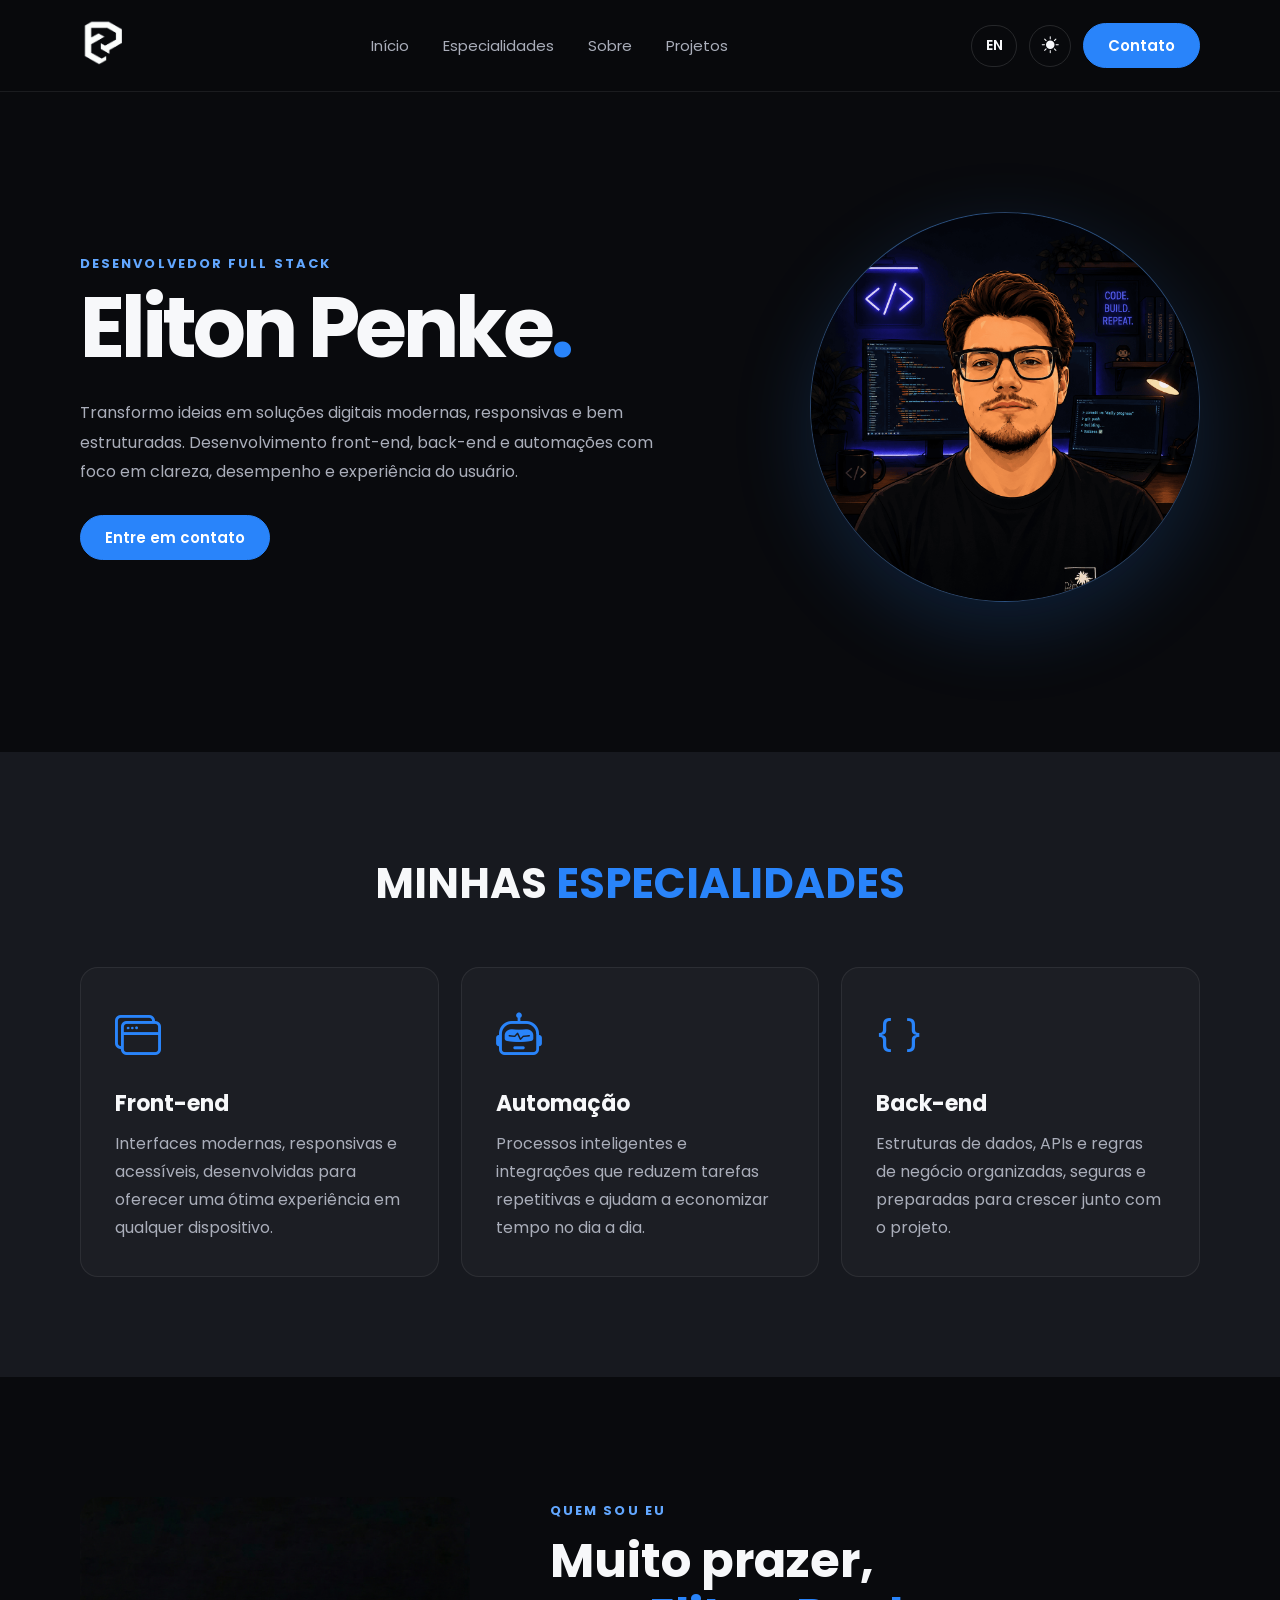
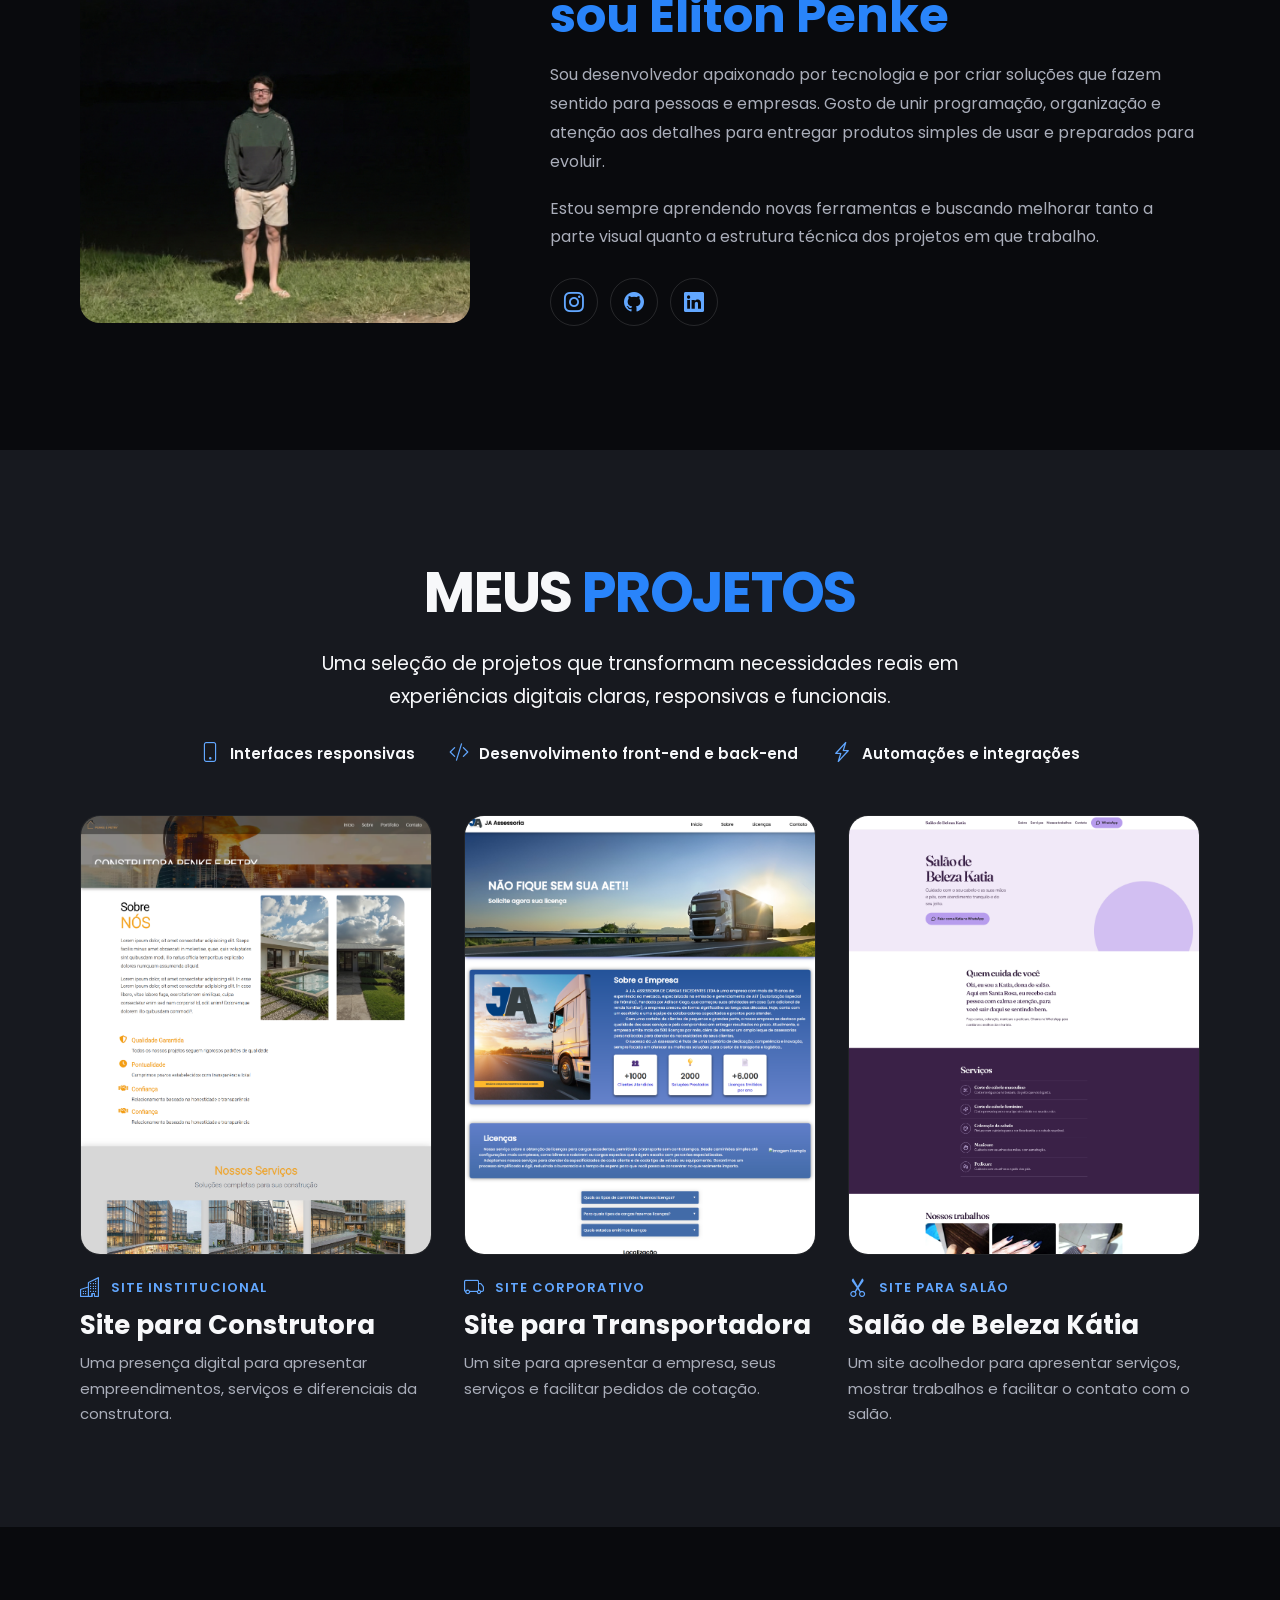
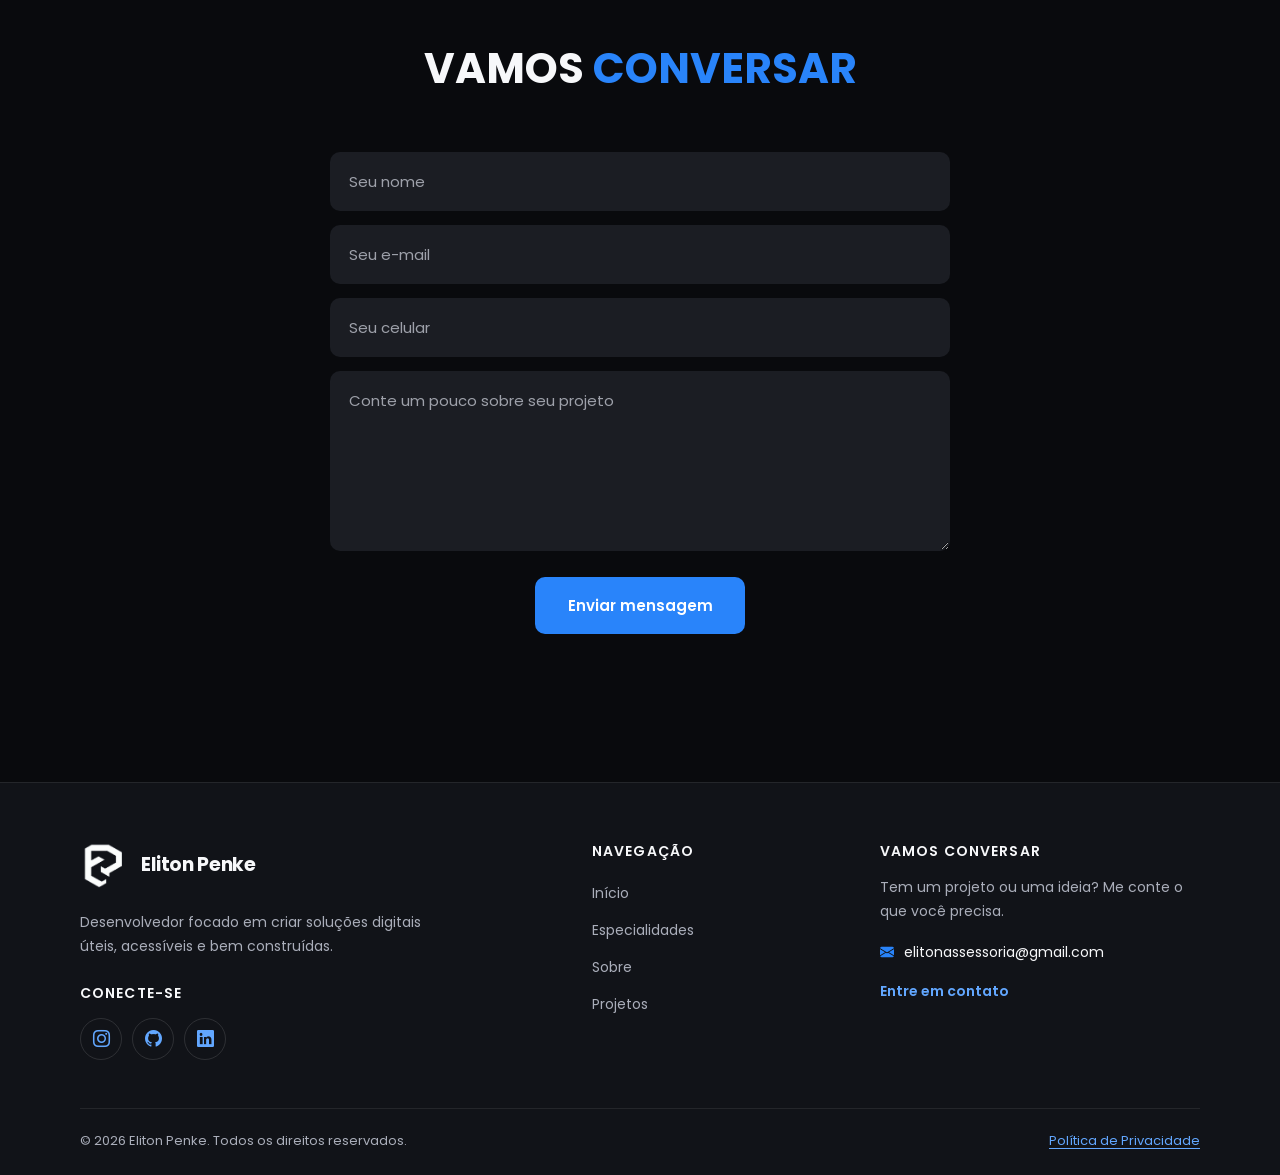
==== commit 3b766a9d: "Adicionar novos projetos ao portfólio e atualizar descrições e estilos" ====
--- a/index.html
+++ b/index.html
@@ -5,6 +5,7 @@
     <meta name="viewport" content="width=device-width, initial-scale=1.0">
     <meta name="description" content="Portfólio de Eliton Penke, desenvolvedor front-end e back-end." data-i18n-description="description">
     <title>Eliton Penke | Desenvolvedor</title>
+    <link rel="icon" type="image/png" href="assets/brand/ep-logo.png">
     <link rel="preconnect" href="https://fonts.googleapis.com">
     <link rel="preconnect" href="https://fonts.gstatic.com" crossorigin>
     <link href="https://fonts.googleapis.com/css2?family=Poppins:wght@400;500;600;700;800&display=swap" rel="stylesheet">
@@ -103,19 +104,44 @@
         <section class="portfolio" id="projetos">
             <div class="interface">
                 <h2 class="titulo"><span class="titulo-prefix" data-i18n="projectsPrefix">MEUS</span> <span data-i18n="projectsTitle">PROJETOS</span></h2>
+                <p class="portfolio-intro" data-i18n="projectsIntro">Uma seleção de projetos que transformam necessidades reais em experiências digitais claras, responsivas e funcionais.</p>
+                <ul class="portfolio-highlights" aria-label="Principais habilidades" data-i18n-aria="portfolioSkillsLabel">
+                    <li><i class="bi bi-phone" aria-hidden="true"></i><span data-i18n="projectSkillResponsive">Interfaces responsivas</span></li>
+                    <li><i class="bi bi-code-slash" aria-hidden="true"></i><span data-i18n="projectSkillFullStack">Desenvolvimento front-end e back-end</span></li>
+                    <li><i class="bi bi-lightning-charge" aria-hidden="true"></i><span data-i18n="projectSkillAutomation">Automações e integrações</span></li>
+                </ul>
                 <div class="flex">
-                    <article class="img-port" style="background-image: url('assets/projects/projeto-construtora.png');">
-                        <div class="overlay"><span data-i18n="projectBuilder">Site para Construtora</span></div>
-                    </article>
-                    <article class="img-port" style="background-image: url('assets/projects/projeto-transportadora.png');">
-                        <div class="overlay"><span data-i18n="projectTransport">Site para Transportadora</span></div>
-                    </article>
-                    <article class="img-port portfolio-card-code">
-                        <div class="card-code">
-                            <i class="bi bi-code-slash"></i>
-                            <span data-i18n="projectPortfolio">Portfólio Pessoal</span>
-                        </div>
-                        <div class="overlay"><span data-i18n="projectPortfolioOverlay">Meu Portfólio</span></div>
+                    <article class="project-item">
+                        <div class="project-preview">
+                            <img src="assets/projects/projeto-construtora.png" alt="Captura de tela do site de uma construtora" data-i18n-alt="projectBuilderAlt" loading="lazy">
+                        </div>
+                        <div class="project-info">
+                            <span class="project-card-type"><i class="bi bi-buildings" aria-hidden="true"></i><span data-i18n="projectBuilderType">Site institucional</span></span>
+                            <h3 data-i18n="projectBuilder">Site para Construtora</h3>
+                            <p data-i18n="projectBuilderDescription">Uma presença digital para apresentar empreendimentos, serviços e diferenciais da construtora.</p>
+                        </div>
+                    </article>
+                    <article class="project-item">
+                        <a class="project-link" href="https://jaassessoriasr.com/" target="_blank" rel="noopener noreferrer">
+                            <div class="project-preview">
+                                <img src="assets/projects/projeto-transportadora.png" alt="Captura de tela do site de uma transportadora" data-i18n-alt="projectTransportAlt" loading="lazy">
+                            </div>
+                            <div class="project-info">
+                                <span class="project-card-type"><i class="bi bi-truck" aria-hidden="true"></i><span data-i18n="projectTransportType">Site corporativo</span></span>
+                                <h3 data-i18n="projectTransport">Site para Transportadora</h3>
+                                <p data-i18n="projectTransportDescription">Um site para apresentar a empresa, seus serviços e facilitar pedidos de cotação.</p>
+                            </div>
+                        </a>
+                    </article>
+                    <article class="project-item">
+                        <div class="project-preview">
+                            <img src="assets/projects/projeto-salao-beleza.png" alt="Captura de tela do site do Salão de Beleza Kátia" data-i18n-alt="projectSalonAlt" loading="lazy">
+                        </div>
+                        <div class="project-info">
+                            <span class="project-card-type"><i class="bi bi-scissors" aria-hidden="true"></i><span data-i18n="projectSalonType">Site para salão</span></span>
+                            <h3 data-i18n="projectSalon">Salão de Beleza Kátia</h3>
+                            <p data-i18n="projectSalonDescription">Um site acolhedor para apresentar serviços, mostrar trabalhos e facilitar o contato com o salão.</p>
+                        </div>
                     </article>
                 </div>
             </div>
--- a/style.css
+++ b/style.css
@@ -365,62 +365,134 @@
     background: var(--cinza);
 }
 
+.portfolio .titulo {
+    margin-bottom: 12px;
+    font-size: clamp(36px, 5vw, 56px);
+    letter-spacing: -0.03em;
+}
+
+.portfolio-intro {
+    max-width: 760px;
+    margin: 0 auto;
+    color: var(--texto);
+    font-size: clamp(16px, 1.8vw, 19px);
+    line-height: 1.75;
+    text-align: center;
+}
+
+.portfolio-highlights {
+    display: flex;
+    align-items: center;
+    justify-content: center;
+    flex-wrap: wrap;
+    gap: 18px 34px;
+    margin: 28px auto 50px;
+    padding: 0;
+    list-style: none;
+}
+
+.portfolio-highlights li {
+    display: flex;
+    align-items: center;
+    gap: 10px;
+    color: var(--texto);
+    font-size: 15px;
+    font-weight: 600;
+}
+
+.portfolio-highlights i,
+.project-card-type i {
+    color: var(--azul-claro);
+    font-size: 20px;
+}
+
 .portfolio .flex {
-    gap: 20px;
-}
-
-.img-port {
+    align-items: stretch;
+    gap: 32px;
+}
+
+.project-item {
+    flex: 1;
+    min-width: 0;
+}
+
+.project-link {
+    display: block;
+    color: inherit;
+    text-decoration: none;
+}
+
+.project-link:focus-visible {
+    border-radius: 20px;
+    outline: 2px solid var(--azul-claro);
+    outline-offset: 6px;
+}
+
+.project-preview {
     position: relative;
-    flex: 1;
-    height: 420px;
+    --preview-height: 440px;
+    height: var(--preview-height);
     overflow: hidden;
     border: 1px solid var(--card-border);
-    border-radius: 18px;
-    background-size: cover;
-    background-position: top center;
-}
-
-.portfolio-card-code {
-    background: var(--code-card-bg);
-}
-
-.card-code {
-    height: 100%;
-    display: grid;
-    place-content: center;
-    gap: 12px;
-    text-align: center;
-}
-
-.card-code i {
+    border-radius: 20px;
+    background: var(--surface);
+    transition: border-color 0.25s, box-shadow 0.25s;
+}
+
+.project-preview img {
+    position: absolute;
+    top: 0;
+    left: 0;
+    width: 100%;
+    height: auto;
+    transition: transform 4s linear;
+}
+
+.project-preview:hover {
+    border-color: rgba(98, 167, 255, 0.55);
+    box-shadow: 0 18px 38px var(--shadow);
+}
+
+.project-link:hover .project-preview,
+.project-link:focus-visible .project-preview {
+    border-color: rgba(98, 167, 255, 0.55);
+    box-shadow: 0 18px 38px var(--shadow);
+}
+
+.project-preview:hover img,
+.project-link:hover .project-preview img,
+.project-link:focus-visible .project-preview img {
+    transform: translateY(calc(var(--preview-height) - 100%));
+}
+
+.project-info {
+    padding-top: 22px;
+}
+
+.project-card-type {
+    display: flex;
+    align-items: center;
+    gap: 10px;
+    margin-bottom: 9px;
     color: var(--azul-claro);
-    font-size: 72px;
-}
-
-.card-code span {
-    font-size: 22px;
+    font-size: 13px;
+    font-weight: 600;
+    letter-spacing: 0.08em;
+    text-transform: uppercase;
+}
+
+.project-info h3 {
+    margin-bottom: 8px;
+    color: var(--texto);
+    font-size: clamp(21px, 2.2vw, 26px);
     font-weight: 700;
-}
-
-.overlay {
-    position: absolute;
-    inset: 0;
-    display: grid;
-    place-items: center;
-    padding: 24px;
-    background: rgba(4, 9, 16, 0.82);
-    opacity: 0;
-    transition: 0.3s;
-}
-
-.overlay span {
-    text-align: center;
-    font-size: 24px;
-    font-weight: 700;
-}
-
-.img-port:hover .overlay {
-    opacity: 1;
+    line-height: 1.3;
+}
+
+.project-info p {
+    color: var(--texto-suave);
+    font-size: 15px;
+    line-height: 1.7;
 }
 
 .formulario {
@@ -755,8 +827,9 @@
         flex-basis: calc(50% - 12px);
     }
 
-    .img-port {
+    .project-item {
         flex-basis: calc(50% - 12px);
+        flex-grow: 0;
     }
 
     .sobre .flex {
@@ -810,13 +883,23 @@
     }
 
     .especialidades-box,
-    .img-port {
+    .project-item {
         flex-basis: auto;
     }
 
-    .img-port {
-        width: 100%;
-        height: 380px;
+    .project-preview {
+        --preview-height: 380px;
+    }
+
+    .portfolio-intro {
+        text-align: left;
+    }
+
+    .portfolio-highlights {
+        align-items: flex-start;
+        flex-direction: column;
+        gap: 14px;
+        margin: 24px 0 36px;
     }
 
     .line-footer {
